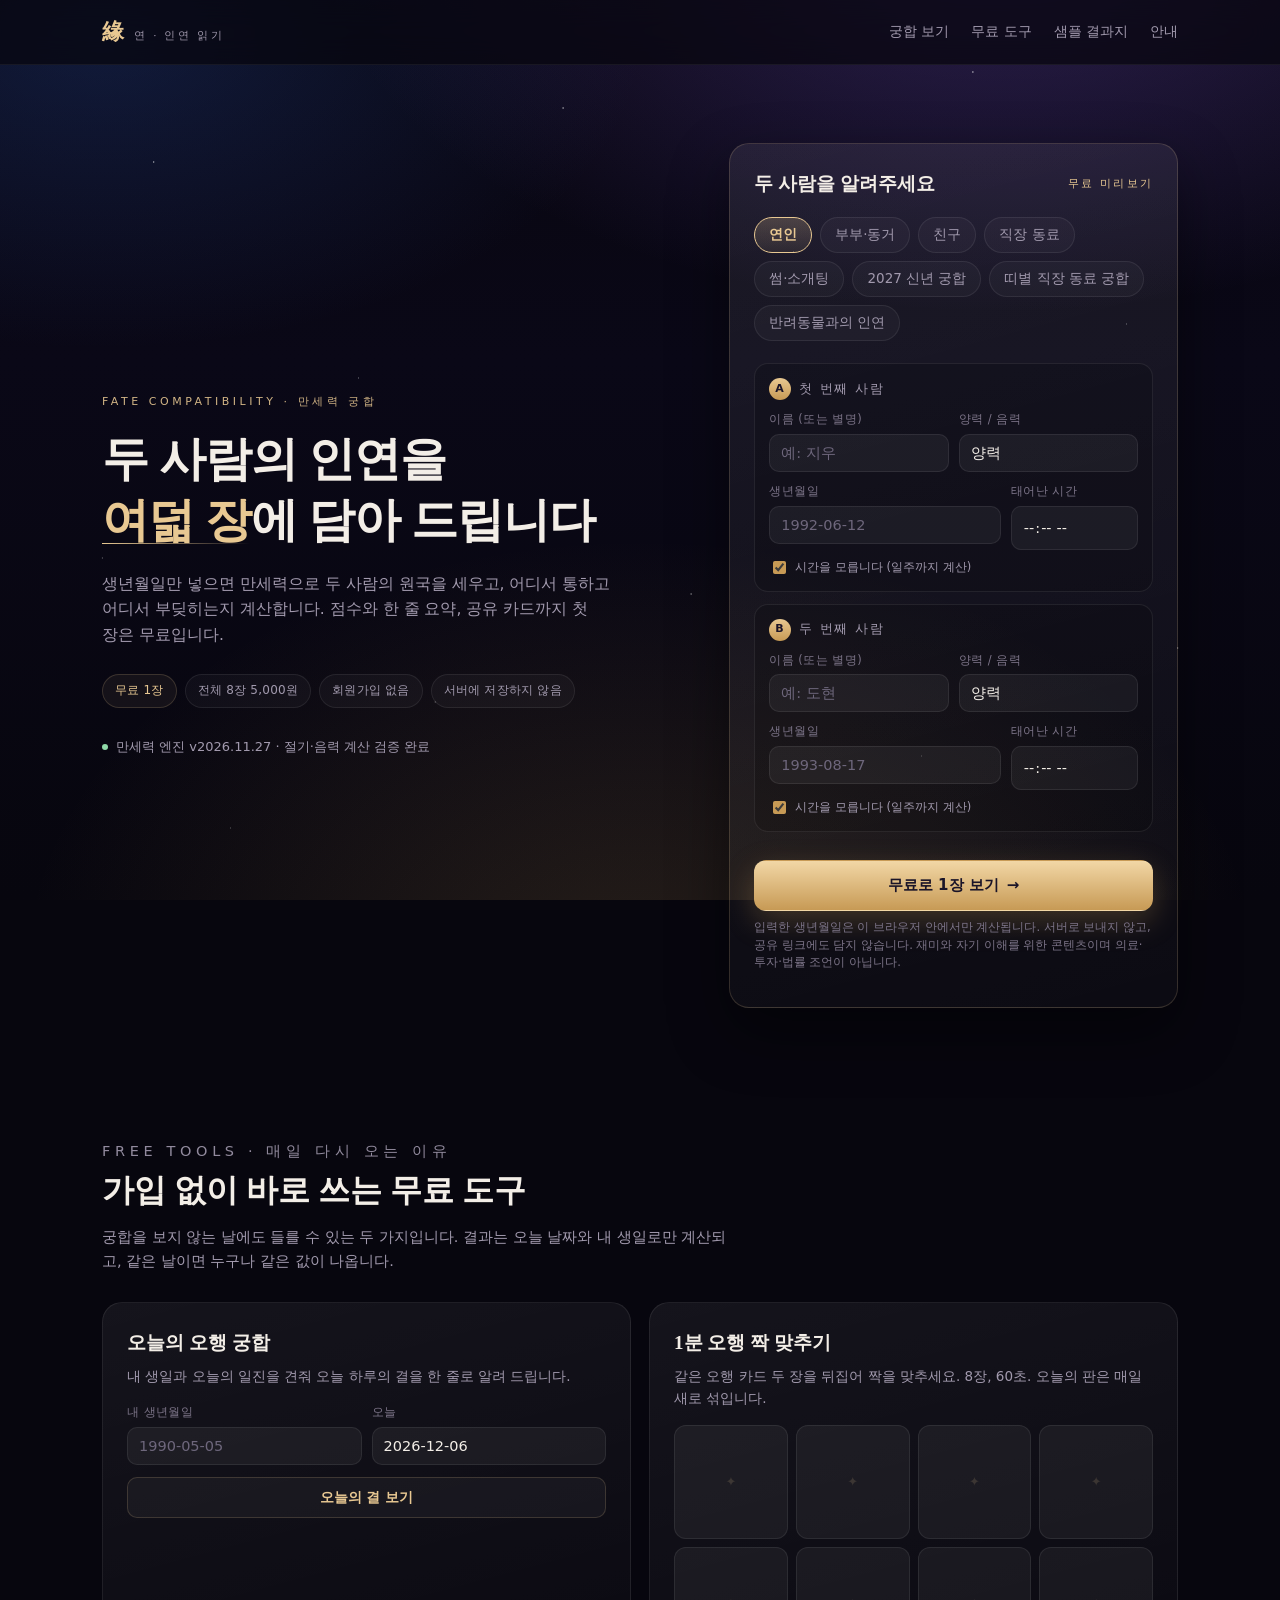
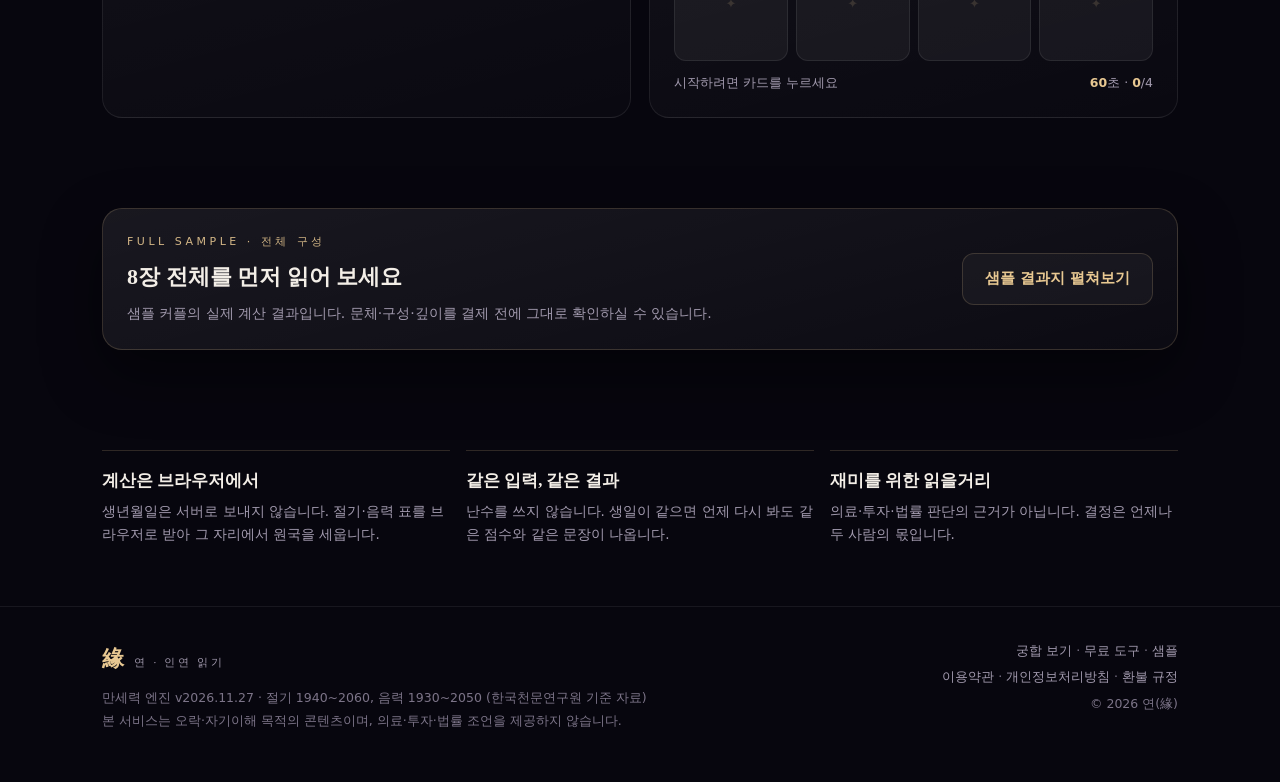
==== index.html @ fd0435f1 "deploy: 연(緣) 2026-11-27 05:02 (16개 파일)" ====
<!DOCTYPE html>
<html lang="ko">
<head>
<meta charset="utf-8">
<meta name="viewport" content="width=device-width, initial-scale=1, viewport-fit=cover">
<title>연(緣) — 두 사람의 인연 읽기 | 궁합 결과지</title>
<meta name="description" content="생년월일만 넣으면 만세력으로 두 사람의 사주를 세우고, 어디서 통하고 어디서 부딪히는지 여덟 장으로 읽어 드립니다. 첫 장은 무료입니다.">
<meta property="og:title" content="연(緣) — 두 사람의 인연 읽기">
<meta property="og:description" content="무료 1장으로 두 사람의 궁합 점수와 한 줄 요약을, 마음에 들면 8장 전체를.">
<meta property="og:type" content="website">
<meta name="theme-color" content="#07060E">
<link rel="icon" href="assets/favicon.svg" type="image/svg+xml">
<link rel="stylesheet" href="assets/css/app.css">
</head>
<body>
<div class="sky" aria-hidden="true"></div>
<div class="stars" aria-hidden="true"></div>

<header class="topbar">
  <div class="wrap">
    <a class="brand" href="#top"><b>緣</b><span>연 · 인연 읽기</span></a>
    <nav class="nav">
      <a href="#read">궁합 보기</a>
      <a href="#tools">무료 도구</a>
      <a class="only-desktop" href="#sample">샘플 결과지</a>
      <a class="only-desktop" href="#trust">안내</a>
    </nav>
  </div>
</header>

<main id="top">
  <!-- ================= 히어로 ================= -->
  <section class="hero">
    <div class="wrap hero-grid">
      <div>
        <p class="eyebrow">Fate compatibility · 만세력 궁합</p>
        <h1>두 사람의 인연을<br><em>여덟 장</em>에 담아 드립니다</h1>
        <p class="sub">생년월일만 넣으면 만세력으로 두 사람의 원국을 세우고, 어디서 통하고 어디서 부딪히는지 계산합니다. 점수와 한 줄 요약, 공유 카드까지 첫 장은 무료입니다.</p>
        <div class="tags">
          <span class="tag">무료 1장</span>
          <span class="tag dim" id="priceTagTop">전체 8장 5,000원</span>
          <span class="tag dim">회원가입 없음</span>
          <span class="tag dim">서버에 저장하지 않음</span>
        </div>
        <div class="small muted" style="display:flex;align-items:center;gap:8px">
          <span style="width:6px;height:6px;border-radius:50%;background:#8FD9A8;display:inline-block"></span>
          <span id="engineVer">만세력 엔진 v2026.11.27 · 절기·음력 계산 검증 완료</span>
        </div>
      </div>

      <!-- 입력 카드 -->
      <form class="card" id="fateForm" novalidate>
        <div class="card-head">
          <h2>두 사람을 알려주세요</h2>
          <span class="step">무료 미리보기</span>
        </div>

        <div class="rel-chips" id="relChips" role="group" aria-label="관계 선택">
          <button type="button" class="rel" data-rel="연인" aria-pressed="true">연인</button>
          <button type="button" class="rel" data-rel="부부" aria-pressed="false">부부·동거</button>
          <button type="button" class="rel" data-rel="친구" aria-pressed="false">친구</button>
          <button type="button" class="rel" data-rel="직장 동료" aria-pressed="false">직장 동료</button>
          <button type="button" class="rel" data-rel="썸" aria-pressed="false">썸·소개팅</button>
        </div>

        <div class="person" data-person="A">
          <div class="phead"><span class="badge">A</span><span>첫 번째 사람</span></div>
          <div class="grid-2">
            <div class="field"><label for="aName">이름 (또는 별명)</label>
              <input id="aName" name="aName" type="text" placeholder="예: 지우" maxlength="12" autocomplete="off"></div>
            <div class="field"><label for="aCal">양력 / 음력</label>
              <select id="aCal" name="aCal"><option value="solar">양력</option><option value="lunar">음력</option></select></div>
          </div>
          <div class="grid-3" style="margin-top:10px">
            <div class="field" style="grid-column:span 2"><label for="aDate">생년월일</label>
              <input id="aDate" name="aDate" type="text" inputmode="numeric" placeholder="1992-06-12" maxlength="10" autocomplete="bday"></div>
            <div class="field"><label for="aTime">태어난 시간</label>
              <input id="aTime" name="aTime" type="time"></div>
          </div>
          <label class="small muted" style="display:flex;gap:6px;align-items:center;margin-top:8px;font-size:11.5px">
            <input type="checkbox" id="aNoTime" checked style="accent-color:#C79A55"> 시간을 모릅니다 (일주까지 계산)
          </label>
          <label class="small muted" id="aLeapWrap" style="display:none;gap:6px;align-items:center;margin-top:6px;font-size:11.5px">
            <input type="checkbox" id="aLeap" style="accent-color:#C79A55"> 윤달입니다
          </label>
        </div>

        <div class="person" data-person="B">
          <div class="phead"><span class="badge">B</span><span>두 번째 사람</span></div>
          <div class="grid-2">
            <div class="field"><label for="bName">이름 (또는 별명)</label>
              <input id="bName" name="bName" type="text" placeholder="예: 도현" maxlength="12" autocomplete="off"></div>
            <div class="field"><label for="bCal">양력 / 음력</label>
              <select id="bCal" name="bCal"><option value="solar">양력</option><option value="lunar">음력</option></select></div>
          </div>
          <div class="grid-3" style="margin-top:10px">
            <div class="field" style="grid-column:span 2"><label for="bDate">생년월일</label>
              <input id="bDate" name="bDate" type="text" inputmode="numeric" placeholder="1993-08-17" maxlength="10" autocomplete="bday"></div>
            <div class="field"><label for="bTime">태어난 시간</label>
              <input id="bTime" name="bTime" type="time"></div>
          </div>
          <label class="small muted" style="display:flex;gap:6px;align-items:center;margin-top:8px;font-size:11.5px">
            <input type="checkbox" id="bNoTime" checked style="accent-color:#C79A55"> 시간을 모릅니다 (일주까지 계산)
          </label>
          <label class="small muted" id="bLeapWrap" style="display:none;gap:6px;align-items:center;margin-top:6px;font-size:11.5px">
            <input type="checkbox" id="bLeap" style="accent-color:#C79A55"> 윤달입니다
          </label>
        </div>

        <div class="err" id="formErr"></div>
        <button class="btn primary" type="submit" id="submitBtn">무료로 1장 보기 <span aria-hidden="true">→</span></button>
        <p class="hint">입력한 생년월일은 이 브라우저 안에서만 계산됩니다. 서버로 보내지 않고, 공유 링크에도 담지 않습니다. 재미와 자기 이해를 위한 콘텐츠이며 의료·투자·법률 조언이 아닙니다.</p>
      </form>
    </div>
  </section>

  <!-- ================= 결과 ================= -->
  <section class="result hidden" id="result" aria-live="polite">
    <div class="wrap">
      <div class="result-head">
        <div>
          <p class="eyebrow" style="margin-bottom:8px">무료 미리보기 · 1장</p>
          <h2 id="resTitle">두 사람의 인연</h2>
          <p class="who" id="resWho"></p>
        </div>
        <button class="btn ghost sm" id="editBtn" type="button">다시 입력</button>
      </div>

      <div class="scorecard">
        <div class="ring">
          <svg viewBox="0 0 180 180" width="180" height="180" aria-hidden="true">
            <defs>
              <linearGradient id="ringGrad" x1="0" y1="0" x2="1" y2="1">
                <stop offset="0" stop-color="#F2D7A6"/><stop offset="1" stop-color="#C79A55"/>
              </linearGradient>
            </defs>
            <circle cx="90" cy="90" r="78" fill="none" stroke="rgba(255,255,255,.09)" stroke-width="7"/>
            <circle id="ringFill" cx="90" cy="90" r="78" fill="none" stroke="url(#ringGrad)" stroke-width="7"
              stroke-linecap="round" stroke-dasharray="490.1" stroke-dashoffset="490.1"
              style="transition:stroke-dashoffset 1.1s cubic-bezier(.2,.8,.2,1)"/>
          </svg>
          <div class="val"><b id="resScore">0</b><span>of 100</span></div>
        </div>
        <div>
          <p class="grade" id="resGrade"></p>
          <p class="summary" id="resSummary"></p>
          <div class="kw" id="resKw"></div>
        </div>
      </div>

      <!-- 공유 카드 -->
      <div class="share">
        <div class="share-canvas-wrap"><canvas id="shareCanvas" width="1080" height="1350"></canvas></div>
        <div>
          <h3>공유 카드가 만들어졌습니다</h3>
          <p>카카오톡·인스타그램에 그대로 보낼 수 있는 이미지입니다. 상대의 생년월일은 카드에 담기지 않습니다.</p>
          <div class="share-actions">
            <button class="btn ghost sm" id="dlCard" type="button">이미지 저장</button>
            <button class="btn ghost sm" id="shareCard" type="button">공유하기</button>
            <button class="btn ghost sm" id="copyLink" type="button">링크 복사</button>
          </div>
        </div>
      </div>

      <!-- 원국 -->
      <div class="report-stack" id="freeReport"></div>

      <details class="why" id="whyBox">
        <summary>점수는 이렇게 계산했습니다 (근거 전체 보기)</summary>
        <div id="whyList" style="margin-top:8px"></div>
        <p class="hint">각 항목은 만세력 규칙(천간합·육합·삼합·충·형·원진·해, 오행 상생상극, 음양 비율, 계절)으로 계산됩니다. 점수는 좋고 나쁨이 아니라 두 사주의 '맞물림'을 나타냅니다.</p>
      </details>

      <!-- 잠금 -->
      <div class="locked-wrap">
        <div class="lh">
          <div>
            <p class="eyebrow" style="margin-bottom:8px">Paid report · 2~8장</p>
            <h2>나머지 일곱 장은 이렇게 이어집니다</h2>
          </div>
          <span class="tag dim">미리보기는 흐리게 처리됩니다</span>
        </div>
        <div class="locked-grid" id="lockedGrid"></div>

        <div class="offer">
          <div class="row">
            <div>
              <h3>전체 8장 결과지</h3>
              <p>지금 화면의 1장 + 아래 일곱 장을 한 번에. 크몽에서 결제한 뒤 두 사람의 8장 결과지를 PDF 파일로 받습니다.</p>
            </div>
            <div class="center">
              <div class="price" id="priceTag">5,000<small>원</small></div>
              <button class="btn primary" id="buyBtn" type="button" style="margin-top:12px">크몽에서 전체 8장 받기</button>
              <p class="hint" id="buyHint" style="margin-top:8px;text-align:center">크몽에서 결제하면 두 사람의 8장 결과지를 PDF로 받습니다.</p>
            </div>
          </div>
          <ul>
            <li>1장 두 사람의 인연 · 점수와 근거</li>
            <li>2장 각자의 기질과 오행 비율</li>
            <li>3장 끌리는 이유 (합·충 해석)</li>
            <li>4장 말하지 않은 속마음</li>
            <li>5장 부딪히는 지점과 대화법</li>
            <li>6장 함께하는 재물과 일</li>
            <li>7장 2026년 병오년의 흐름</li>
            <li>8장 오래 가기 위한 세 가지 약속</li>
          </ul>
        </div>
      </div>
    </div>
  </section>

  <!-- ================= 미니도구 ================= -->
  <section class="tools" id="tools">
    <div class="wrap">
      <div class="sec-head">
        <p class="eyebrow">Free tools · 매일 다시 오는 이유</p>
        <h2>가입 없이 바로 쓰는 무료 도구</h2>
        <p>궁합을 보지 않는 날에도 들를 수 있는 두 가지입니다. 결과는 오늘 날짜와 내 생일로만 계산되고, 같은 날이면 누구나 같은 값이 나옵니다.</p>
      </div>

      <div class="tool-grid">
        <!-- 오늘의 오행 -->
        <div class="tool" id="toolOh">
          <h3>오늘의 오행 궁합</h3>
          <p class="desc">내 생일과 오늘의 일진을 견줘 오늘 하루의 결을 한 줄로 알려 드립니다.</p>
          <div class="mini-row">
            <div class="field"><label for="ohDate">내 생년월일</label><input id="ohDate" type="text" inputmode="numeric" placeholder="1990-05-05" maxlength="10"></div>
            <div class="field"><label for="ohToday">오늘</label><input id="ohToday" type="text" inputmode="numeric" maxlength="10"></div>
          </div>
          <button class="btn ghost wide sm" id="ohBtn" type="button" style="margin-top:12px">오늘의 결 보기</button>
          <div class="out" id="ohOut">
            <p class="big" id="ohBig"></p>
            <p class="small muted" id="ohSub" style="margin:0 0 10px"></p>
            <div class="chips" id="ohChips" style="display:flex;gap:6px;flex-wrap:wrap"></div>
          </div>
        </div>

        <!-- 두뇌 퍼즐 -->
        <div class="tool" id="toolPuzzle">
          <h3>1분 오행 짝 맞추기</h3>
          <p class="desc">같은 오행 카드 두 장을 뒤집어 짝을 맞추세요. 8장, 60초. 오늘의 판은 매일 새로 섞입니다.</p>
          <div class="puzzle-grid" id="puzzleGrid"></div>
          <div class="puzzle-bar">
            <span id="pzStatus">시작하려면 카드를 누르세요</span>
            <span><b id="pzTime" style="color:var(--gold)">60</b>초 · <b id="pzPairs" style="color:var(--gold)">0</b>/4</span>
          </div>
          <div class="out" id="pzOut">
            <p class="big" id="pzBig"></p>
            <p class="small muted" id="pzSub" style="margin:0"></p>
          </div>
        </div>
      </div>
    </div>
  </section>

  <!-- ================= 샘플 ================= -->
  <section class="sample-sec" id="sample">
    <div class="wrap">
      <div class="card">
        <div>
          <p class="eyebrow" style="margin-bottom:8px">Full sample · 전체 구성</p>
          <h2 class="serif" style="margin:0 0 6px;font-size:22px">8장 전체를 먼저 읽어 보세요</h2>
          <p class="muted" style="margin:0;font-size:14px">샘플 커플의 실제 계산 결과입니다. 문체·구성·깊이를 결제 전에 그대로 확인하실 수 있습니다.</p>
        </div>
        <button class="btn ghost" id="openSample" type="button">샘플 결과지 펼쳐보기</button>
      </div>
    </div>
  </section>

  <!-- ================= 안내 ================= -->
  <section class="trust" id="trust">
    <div class="wrap">
      <div class="trust-grid">
        <div class="item">
          <h3>계산은 브라우저에서</h3>
          <p>생년월일은 서버로 보내지 않습니다. 절기·음력 표를 브라우저로 받아 그 자리에서 원국을 세웁니다.</p>
        </div>
        <div class="item">
          <h3>같은 입력, 같은 결과</h3>
          <p>난수를 쓰지 않습니다. 생일이 같으면 언제 다시 봐도 같은 점수와 같은 문장이 나옵니다.</p>
        </div>
        <div class="item">
          <h3>재미를 위한 읽을거리</h3>
          <p>의료·투자·법률 판단의 근거가 아닙니다. 결정은 언제나 두 사람의 몫입니다.</p>
        </div>
      </div>
    </div>
  </section>
</main>

<footer>
  <div class="wrap">
    <div>
      <div class="brand" style="margin-bottom:8px"><b>緣</b><span>연 · 인연 읽기</span></div>
      <div class="fine">만세력 엔진 v2026.11.27 · 절기 1940~2060, 음력 1930~2050 (한국천문연구원 기준 자료)<br>
      본 서비스는 오락·자기이해 목적의 콘텐츠이며, 의료·투자·법률 조언을 제공하지 않습니다.</div>
    </div>
    <div style="text-align:right">
      <div><a href="#read">궁합 보기</a> · <a href="#tools">무료 도구</a> · <a href="#sample">샘플</a></div>
      <div style="margin-top:6px"><a href="terms.html">이용약관</a> · <a href="privacy.html">개인정보처리방침</a> · <a href="terms.html#refund">환불 규정</a></div>
      <div style="margin-top:6px">© 2026 연(緣)</div>
    </div>
  </div>
</footer>

<!-- 샘플 모달 -->
<div class="modal" id="sampleModal" role="dialog" aria-modal="true" aria-label="샘플 결과지">
  <div class="watermark" aria-hidden="true"><span>SAMPLE</span></div>
  <div class="modal-inner">
    <div class="modal-bar">
      <h3>샘플 결과지 · 김하늘 × 이서준</h3>
      <button class="modal-close" id="closeSample" type="button">닫기</button>
    </div>
    <div class="report-stack" id="sampleReport"></div>
  </div>
</div>

<script src="assets/js/config.js"></script>
<script src="assets/js/data-jeolgi.js"></script>
<script src="assets/js/data-lunar.js"></script>
<script src="assets/js/engine.js"></script>
<script src="assets/js/content.js"></script>
<script src="assets/js/report.js"></script>
<script src="assets/js/data-themes.js"></script>
<script src="assets/js/app.js"></script>
</body>
</html>
---- assets/css/app.css ----
/* ============================================================
 * 연(緣) — 두 사람 인연 읽기
 * 모바일 우선 · 다크 코스믹 + 아이보리 페이퍼 결과지
 * ============================================================ */

:root{
  --bg:#07060E;
  --bg-2:#0C0A18;
  --panel:rgba(255,255,255,.045);
  --panel-2:rgba(255,255,255,.07);
  --line:rgba(233,200,145,.18);
  --line-soft:rgba(255,255,255,.08);
  --gold:#E8C892;
  --gold-2:#C79A55;
  --gold-dim:#8E6B33;
  --lilac:#B7A6FF;
  --text:#F3EEE7;
  --muted:#A29AAE;
  --muted-2:#7C7488;
  --paper:#F4EBD6;
  --paper-2:#EFE3C8;
  --ink:#1E1A2B;
  --ink-2:#4A4358;
  --ink-3:#7A7288;
  --serif:'Noto Serif CJK KR','Noto Serif KR','Nanum Myeongjo','Apple SD Gothic Neo',serif;
  --sans:'Noto Sans CJK KR','Pretendard','Apple SD Gothic Neo','Malgun Gothic',system-ui,sans-serif;
  --shadow:0 24px 60px rgba(0,0,0,.45);
  --radius:20px;
}

*{box-sizing:border-box}
html{scroll-behavior:smooth}
body{
  margin:0;background:var(--bg);color:var(--text);
  font-family:var(--sans);font-size:16px;line-height:1.65;
  -webkit-font-smoothing:antialiased;
  overflow-x:hidden;
}
img{max-width:100%}
a{color:inherit;text-decoration:none}
button{font-family:inherit}
.wrap{width:100%;max-width:1120px;margin:0 auto;padding:0 22px}
.eyebrow{
  font-size:11px;letter-spacing:.32em;text-transform:uppercase;
  color:var(--gold);opacity:.9;margin:0 0 18px;font-weight:500;
}
.serif{font-family:var(--serif)}
.muted{color:var(--muted)}
.small{font-size:13px}

/* ---------- 배경 ---------- */
.sky{position:fixed;inset:0;z-index:-2;background:
  radial-gradient(1100px 620px at 78% -8%, rgba(122,86,214,.34), transparent 62%),
  radial-gradient(900px 520px at 8% 4%, rgba(38,74,158,.30), transparent 60%),
  radial-gradient(1000px 700px at 50% 108%, rgba(199,154,85,.16), transparent 62%),
  linear-gradient(180deg,#08060F 0%,#0A0817 40%,#07060E 100%);
}
.stars{position:fixed;inset:0;z-index:-1;pointer-events:none;opacity:.85;background-image:
  radial-gradient(1.2px 1.2px at 12% 18%, rgba(255,255,255,.85), transparent 100%),
  radial-gradient(1px 1px at 28% 42%, rgba(255,255,255,.55), transparent 100%),
  radial-gradient(1.4px 1.4px at 44% 12%, rgba(255,255,255,.7), transparent 100%),
  radial-gradient(1px 1px at 62% 28%, rgba(255,255,255,.5), transparent 100%),
  radial-gradient(1.3px 1.3px at 76% 8%, rgba(255,255,255,.8), transparent 100%),
  radial-gradient(1px 1px at 88% 36%, rgba(255,255,255,.5), transparent 100%),
  radial-gradient(1.1px 1.1px at 8% 62%, rgba(255,255,255,.45), transparent 100%),
  radial-gradient(1px 1px at 34% 78%, rgba(255,255,255,.5), transparent 100%),
  radial-gradient(1.3px 1.3px at 54% 66%, rgba(255,255,255,.6), transparent 100%),
  radial-gradient(1px 1px at 72% 84%, rgba(255,255,255,.4), transparent 100%),
  radial-gradient(1.2px 1.2px at 92% 72%, rgba(255,255,255,.6), transparent 100%),
  radial-gradient(1px 1px at 18% 92%, rgba(255,255,255,.4), transparent 100%);
  animation:twinkle 9s ease-in-out infinite alternate;
}
@keyframes twinkle{from{opacity:.45}to{opacity:.95}}

/* ---------- 상단 ---------- */
.topbar{
  position:sticky;top:0;z-index:40;
  background:rgba(7,6,14,.72);backdrop-filter:blur(14px);
  border-bottom:1px solid rgba(255,255,255,.06);
}
.topbar .wrap{display:flex;align-items:center;justify-content:space-between;height:64px}
.brand{display:flex;align-items:baseline;gap:10px;font-family:var(--serif);font-size:19px;letter-spacing:.02em}
.brand b{color:var(--gold);font-weight:700;font-size:22px}
.brand span{font-size:11px;letter-spacing:.24em;color:var(--muted);text-transform:uppercase}
.nav{display:flex;gap:22px;font-size:14px;color:var(--muted)}
.nav a:hover{color:var(--gold)}
.nav a.only-desktop{display:none}
@media(min-width:760px){.nav a.only-desktop{display:inline}}

/* ---------- 히어로 ---------- */
.hero{padding:56px 0 40px}
.hero-grid{display:grid;gap:40px}
@media(min-width:960px){
  .hero-grid{grid-template-columns:1.12fr .88fr;gap:56px;align-items:center}
  .hero{padding:78px 0 56px}
}
h1{
  font-family:var(--serif);font-weight:600;word-break:keep-all;
  font-size:clamp(30px,4.4vw,47px);line-height:1.3;letter-spacing:-.02em;margin:0 0 20px;
}
h1 em{font-style:normal;color:var(--gold);position:relative}
h1 em::after{content:"";position:absolute;left:0;right:0;bottom:2px;height:1px;background:linear-gradient(90deg,var(--gold),transparent)}
.hero .sub{color:var(--muted);font-size:15.5px;max-width:520px;margin:0 0 26px;word-break:keep-all}
.tags{display:flex;flex-wrap:wrap;gap:8px;margin-bottom:28px}
.tag{
  font-size:12px;padding:6px 12px;border-radius:999px;
  border:1px solid var(--line);color:var(--gold);background:rgba(232,200,146,.06);
  letter-spacing:.02em;
}
.tag.dim{border-color:var(--line-soft);color:var(--muted);background:rgba(255,255,255,.03)}

/* ---------- 폼 카드 ---------- */
.card{
  border:1px solid var(--line);border-radius:var(--radius);
  background:linear-gradient(165deg,rgba(255,255,255,.075),rgba(255,255,255,.022));
  box-shadow:var(--shadow);
  padding:24px;
}
.card-head{display:flex;align-items:center;justify-content:space-between;margin-bottom:18px}
.card-head h2,.card-head h3{margin:0;font-family:var(--serif);font-weight:600;font-size:19px;word-break:keep-all}
.card-head .step{font-size:11px;letter-spacing:.2em;color:var(--gold);text-transform:uppercase}

.rel-chips{display:flex;flex-wrap:wrap;gap:8px;margin-bottom:22px}
.rel{
  border:1px solid var(--line-soft);background:rgba(255,255,255,.03);color:var(--muted);
  padding:8px 14px;border-radius:999px;font-size:13.5px;cursor:pointer;transition:.18s;
}
.rel:hover{border-color:var(--line);color:var(--text)}
.rel[aria-pressed="true"]{
  background:linear-gradient(180deg,rgba(232,200,146,.22),rgba(232,200,146,.08));
  border-color:var(--gold);color:var(--gold);font-weight:600;
}
.person{border:1px solid var(--line-soft);border-radius:14px;padding:14px;margin-bottom:12px;background:rgba(0,0,0,.16)}
.person .phead{display:flex;align-items:center;gap:8px;margin-bottom:10px}
.person .phead .badge{
  width:22px;height:22px;border-radius:50%;display:grid;place-items:center;
  font-size:11px;color:#1a1428;background:linear-gradient(180deg,var(--gold),var(--gold-2));font-weight:700;
}
.person .phead span{font-size:12.5px;letter-spacing:.14em;color:var(--muted);text-transform:uppercase}
.grid-2{display:grid;grid-template-columns:1fr 1fr;gap:10px}
.grid-3{display:grid;grid-template-columns:1fr 1fr 1fr;gap:10px}
.field{display:flex;flex-direction:column;gap:5px}
.field label{font-size:11.5px;color:var(--muted-2);letter-spacing:.04em}
.field input,.field select{
  width:100%;background:rgba(255,255,255,.05);border:1px solid var(--line-soft);
  color:var(--text);border-radius:10px;padding:10px 11px;font-size:14.5px;font-family:var(--sans);
  appearance:none;
}
.field input:focus,.field select:focus{outline:none;border-color:var(--gold);background:rgba(232,200,146,.07)}
.field input::placeholder{color:#6E677C}
.hint{font-size:11.5px;color:var(--muted-2);margin-top:8px;line-height:1.5}
.err{color:#FF9C9C;font-size:12.5px;margin-top:8px;display:none}
.err.show{display:block}

.btn{
  display:inline-flex;align-items:center;justify-content:center;gap:8px;
  border-radius:12px;padding:14px 22px;font-size:15px;font-weight:600;cursor:pointer;
  border:1px solid transparent;transition:.18s;text-align:center;
  word-break:keep-all;line-height:1.45;
}
.btn.primary{
  width:100%;margin-top:16px;color:#1A1428;
  background:linear-gradient(180deg,#F2D7A6,var(--gold-2));
  box-shadow:0 10px 30px rgba(199,154,85,.28);
}
.btn.primary:hover{filter:brightness(1.06);transform:translateY(-1px)}
.btn.ghost{background:rgba(255,255,255,.04);border-color:var(--line);color:var(--gold)}
.btn.ghost:hover{background:rgba(232,200,146,.1)}
.btn.wide{width:100%}
.btn.sm{padding:10px 16px;font-size:13.5px;border-radius:10px}
.btn:disabled{opacity:.55;cursor:default;transform:none}

/* ---------- 결과 ---------- */
.result{padding:26px 0 10px;scroll-margin-top:80px}
.result-head{display:flex;align-items:flex-end;justify-content:space-between;gap:16px;margin-bottom:22px;flex-wrap:wrap}
.result-head h2{font-family:var(--serif);font-size:clamp(22px,4vw,30px);margin:0;font-weight:600;word-break:keep-all}
.result-head .who{color:var(--muted);font-size:13px;margin-top:6px;line-height:1.6;word-break:keep-all}

.scorecard{
  display:grid;gap:26px;border-radius:24px;padding:28px;
  border:1px solid var(--line);
  background:
    radial-gradient(600px 300px at 80% -20%,rgba(183,166,255,.22),transparent 60%),
    linear-gradient(160deg,rgba(255,255,255,.09),rgba(255,255,255,.02));
  box-shadow:var(--shadow);
}
@media(min-width:820px){.scorecard{grid-template-columns:200px 1fr;align-items:center;padding:34px}}
.ring{position:relative;width:180px;height:180px;margin:0 auto}
.ring svg{transform:rotate(-90deg)}
.ring .val{
  position:absolute;inset:0;display:grid;place-items:center;text-align:center;
}
.ring .val b{display:block;font-family:var(--serif);font-size:52px;line-height:1;color:var(--gold);letter-spacing:-.02em}
.ring .val span{font-size:12px;letter-spacing:.22em;color:var(--muted);text-transform:uppercase}
.scorecard .grade{font-family:var(--serif);font-size:24px;margin:0 0 8px;color:var(--gold)}
.scorecard .summary{margin:0 0 16px;font-size:16px;line-height:1.7;word-break:keep-all}
.kw{display:flex;flex-wrap:wrap;gap:6px}
.kw span{font-size:12px;color:var(--lilac);border:1px solid rgba(183,166,255,.28);background:rgba(183,166,255,.08);padding:4px 10px;border-radius:999px}

/* ---------- 공유 카드 ---------- */
.share{margin-top:22px;display:grid;gap:18px}
@media(min-width:760px){.share{grid-template-columns:300px 1fr;align-items:center}}
.share-canvas-wrap{
  border-radius:18px;overflow:hidden;border:1px solid var(--line);background:#0a0816;
  box-shadow:0 18px 40px rgba(0,0,0,.5);
}
#shareCanvas{display:block;width:100%;height:auto}
.share h3{font-family:var(--serif);font-size:18px;margin:0 0 8px}
.share p{color:var(--muted);font-size:13.5px;margin:0 0 14px}
.share-actions{display:flex;flex-wrap:wrap;gap:8px}

/* ---------- 원국 표 ---------- */
.pillars{display:grid;gap:10px;margin-top:6px}
.pillar-row{
  display:grid;grid-template-columns:66px repeat(4,1fr);gap:8px;align-items:center;
  border:1px solid var(--line-soft);border-radius:12px;padding:10px;background:rgba(0,0,0,.18);
}
.pillar-row .nm{font-size:13px;color:var(--muted);padding-left:4px;overflow:hidden;text-overflow:ellipsis;white-space:nowrap}
.pillar-cell{text-align:center;border-radius:8px;padding:6px 2px;background:rgba(255,255,255,.04)}
.pillar-cell .hz{font-family:var(--serif);font-size:19px;line-height:1.15;display:block}
.pillar-cell .hg{font-size:11px;color:var(--muted)}
.pillar-cell.empty{opacity:.35}
.pillar-row .hd{font-size:10.5px;letter-spacing:.1em;color:var(--muted-2);text-align:center}
.oh-mok{color:#8FD9A8}.oh-hwa{color:#FF9C86}.oh-to{color:#E8C892}.oh-geum{color:#CFD6E6}.oh-su{color:#8FC4F5}

/* ---------- 근거 ---------- */
.why{margin-top:24px}
.why summary{
  cursor:pointer;list-style:none;font-family:var(--serif);font-size:16px;color:var(--gold);
  display:flex;align-items:center;gap:8px;
}
.why summary::-webkit-details-marker{display:none}
.why summary::after{content:"＋";font-size:14px;color:var(--muted)}
.why[open] summary::after{content:"－"}
.factor{display:flex;justify-content:space-between;gap:14px;padding:12px 0;border-bottom:1px dashed var(--line-soft);font-size:13.5px}
.factor:last-child{border-bottom:0}
.factor b{display:block;font-weight:600;margin-bottom:2px}
.factor .d{color:var(--muted)}
.factor .pt{white-space:nowrap;font-variant-numeric:tabular-nums;font-weight:600}
.pt.plus{color:#8FD9A8}.pt.minus{color:#FF9C86}.pt.zero{color:var(--muted-2)}

/* ---------- 잠금 ---------- */
.locked-wrap{margin-top:44px}
.locked-wrap .lh{display:flex;align-items:baseline;justify-content:space-between;gap:12px;flex-wrap:wrap;margin-bottom:18px}
.locked-wrap h2{font-family:var(--serif);font-size:clamp(20px,3.6vw,26px);margin:0;font-weight:600}
.locked-grid{display:grid;gap:16px}
@media(min-width:760px){.locked-grid{grid-template-columns:1fr 1fr}}
.locked{position:relative;border-radius:16px;overflow:hidden;border:1px solid var(--line-soft);background:rgba(255,255,255,.03)}
.locked .inner{padding:22px;filter:blur(5.5px);opacity:.55;user-select:none;pointer-events:none}
.locked .no{font-size:10.5px;letter-spacing:.22em;color:var(--gold);text-transform:uppercase}
.locked h3{font-family:var(--serif);font-size:18px;margin:6px 0 4px}
.locked .kick{font-size:12.5px;color:var(--muted);margin:0 0 12px}
.locked .body p{font-size:13px;line-height:1.75;color:#CFC8DA;margin:0 0 8px}
.locked .veil{
  position:absolute;inset:0;display:grid;place-items:center;
  background:linear-gradient(180deg,rgba(9,7,18,.35),rgba(9,7,18,.86) 65%);
}
.locked .veil .lk{text-align:center}
.locked .veil .lk b{display:block;font-family:var(--serif);font-size:15px;color:var(--gold)}
.locked .veil .lk span{font-size:12px;color:var(--muted)}

/* ---------- 가격 ---------- */
.offer{
  margin-top:30px;border-radius:22px;padding:26px;border:1px solid var(--gold);
  background:
    radial-gradient(500px 260px at 85% 0%,rgba(232,200,146,.16),transparent 60%),
    linear-gradient(165deg,rgba(255,255,255,.08),rgba(255,255,255,.02));
  box-shadow:0 20px 50px rgba(0,0,0,.4);
}
.offer .row{display:flex;flex-wrap:wrap;align-items:center;justify-content:space-between;gap:18px}
.offer h3{font-family:var(--serif);font-size:22px;margin:0 0 6px}
.offer .p{font-size:13.5px;color:var(--muted);margin:0}
.price{font-family:var(--serif);font-size:34px;color:var(--gold);line-height:1}
.price small{font-size:13px;color:var(--muted);font-family:var(--sans);margin-left:6px}
.offer ul{margin:18px 0 0;padding:0;list-style:none;display:grid;gap:8px}
@media(min-width:660px){.offer ul{grid-template-columns:1fr 1fr}}
.offer li{font-size:13.5px;color:#D9D2E3;display:flex;gap:8px}
.offer li::before{content:"✦";color:var(--gold);font-size:11px;line-height:1.9}

/* ---------- 미니도구 ---------- */
.tools{padding:76px 0 20px}
.sec-head{max-width:640px;margin-bottom:28px}
.sec-head h2{font-family:var(--serif);font-size:clamp(22px,4vw,32px);margin:0 0 10px;font-weight:600}
.sec-head p{color:var(--muted);margin:0;font-size:14.5px}
.tool-grid{display:grid;gap:18px}
@media(min-width:860px){.tool-grid{grid-template-columns:1fr 1fr}}
.tool{padding:24px;border-radius:20px;border:1px solid var(--line-soft);background:linear-gradient(165deg,rgba(255,255,255,.06),rgba(255,255,255,.015))}
.tool h3{font-family:var(--serif);font-size:19px;margin:0 0 6px;word-break:keep-all}
.tool .desc{font-size:13.5px;color:var(--muted);margin:0 0 16px}
.tool .out{margin-top:16px;border-top:1px dashed var(--line-soft);padding-top:16px;display:none}
.tool .out.show{display:block}
.tool .big{font-family:var(--serif);font-size:22px;color:var(--gold);margin:0 0 6px}
.tool .mini-row{display:grid;grid-template-columns:1fr 1fr;gap:10px}

/* 퍼즐 */
.puzzle-grid{display:grid;grid-template-columns:repeat(4,1fr);gap:8px;margin-top:6px}
.tile{
  aspect-ratio:1/1;border-radius:12px;border:1px solid var(--line-soft);
  background:rgba(255,255,255,.05);display:grid;place-items:center;cursor:pointer;
  font-size:22px;transition:.15s;user-select:none;
}
.tile:hover{border-color:var(--line)}
.tile.up{background:linear-gradient(160deg,rgba(232,200,146,.22),rgba(232,200,146,.06));border-color:var(--gold);font-size:26px}
.tile.done{background:rgba(143,217,168,.14);border-color:rgba(143,217,168,.5);cursor:default;opacity:.85}
.puzzle-bar{display:flex;align-items:center;justify-content:space-between;margin-top:12px;font-size:12.5px;color:var(--muted)}

/* ---------- 샘플 ---------- */
.sample-sec{padding:70px 0 40px}
.sample-sec .card{display:flex;flex-wrap:wrap;align-items:center;justify-content:space-between;gap:18px}

/* ---------- 신뢰 ---------- */
.trust{padding:60px 0 60px}
.trust-grid{display:grid;gap:16px}
@media(min-width:760px){.trust-grid{grid-template-columns:repeat(3,1fr)}}
.trust .item{border-top:1px solid var(--line);padding-top:16px}
.trust h3{font-family:var(--serif);font-size:16.5px;margin:0 0 6px}
.trust p{margin:0;font-size:13.5px;color:var(--muted);line-height:1.7}

/* ---------- 결과지(종이) — 밤하늘에서 이어지는 한지 한 장 ---------- */
/* 순백 대신 온기 있는 미색 한지 + 금선 테두리 + 먹빛 글씨로 '인연 서책'의 한 쪽처럼 */
.paper{
  /* 종이 위 글씨는 더 진하게(가독성 상향) */
  --ink:#221B30; --ink-2:#3A3348; --ink-3:#5C5568; --gold-dim:#7B5725;
  --frame:rgba(158,118,58,.30);
  background:
    /* 책등에 물리는 쪽의 그늘 — 한 장이 책에서 떨어져 나온 느낌 */
    linear-gradient(90deg, rgba(96,74,42,.13), rgba(96,74,42,.04) 6%, rgba(96,74,42,0) 14%),
    /* 가장자리로 삶아지는 색 — 오래된 종이의 바랜 테 */
    radial-gradient(138% 118% at 50% 46%, rgba(120,90,44,0) 56%, rgba(120,90,44,.11) 100%),
    /* 위에서 스며드는 밤하늘 남색 기운 */
    radial-gradient(128% 76% at 94% -14%, rgba(70,66,126,.14), transparent 58%),
    /* 아래에서 번지는 등불 같은 온기 */
    radial-gradient(100% 66% at 4% 104%, rgba(212,170,104,.22), transparent 62%),
    /* 한지 질감 — 결이 고르지 않은 섬유(늘어선 결 + 미세한 알갱이) */
    url("data:image/svg+xml,%3Csvg xmlns='http://www.w3.org/2000/svg' width='420' height='420'%3E%3Cfilter id='f'%3E%3CfeTurbulence type='fractalNoise' baseFrequency='0.014 0.7' numOctaves='2' stitchTiles='stitch'/%3E%3CfeColorMatrix type='saturate' values='0'/%3E%3C/filter%3E%3Crect width='100%25' height='100%25' filter='url(%23f)' opacity='0.055'/%3E%3C/svg%3E"),
    url("data:image/svg+xml,%3Csvg xmlns='http://www.w3.org/2000/svg' width='220' height='220'%3E%3Cfilter id='g'%3E%3CfeTurbulence type='fractalNoise' baseFrequency='0.86' numOctaves='3' stitchTiles='stitch'/%3E%3CfeColorMatrix type='saturate' values='0'/%3E%3C/filter%3E%3Crect width='100%25' height='100%25' filter='url(%23g)' opacity='0.045'/%3E%3C/svg%3E"),
    /* 종이 자체 톤 — 흰 빛을 눌러 눈이 편한 미색 */
    linear-gradient(178deg,#F4EBD6 0%,#EFE3C8 44%,#E8DABC 100%);
  background-size:auto,auto,auto,auto,420px 420px,220px 220px,auto;
  color:var(--ink);border-radius:14px;padding:26px 24px 24px 26px;
  box-shadow:
    0 1px 0 rgba(150,118,66,.32),
    0 2px 0 rgba(120,96,58,.16),
    0 18px 44px rgba(0,0,0,.5),
    0 0 0 1px rgba(199,154,85,.16),
    0 0 54px rgba(212,170,104,.07);
  position:relative;overflow:hidden;
}
/* 금선 안쪽 테두리 — 고서(古書)의 액자선 */
.paper::before{
  content:"";position:absolute;inset:10px;border-radius:8px;
  border:1px solid var(--frame);
  box-shadow:inset 0 0 0 1px rgba(255,255,255,.32);
  pointer-events:none;
}
/* 오른쪽 위 낙관(인장) — 주홍을 옅게 풀어 종이에 찍힌 도장처럼 */
.paper::after{
  content:"緣";position:absolute;top:14px;right:14px;
  font-family:var(--serif);font-size:17px;line-height:1;font-weight:600;
  color:rgba(150,58,40,.42);background:rgba(170,66,44,.05);
  border:1px solid rgba(150,58,40,.30);
  border-radius:5px;padding:4px 5px;transform:rotate(-3deg);
  pointer-events:none;
}
.paper .pno{
  display:flex;align-items:center;gap:8px;padding-right:44px;
  font-size:10px;letter-spacing:.28em;color:var(--gold-dim);text-transform:uppercase;
}
.paper .pno::before{
  content:"";width:5px;height:5px;flex:none;transform:rotate(45deg);
  background:linear-gradient(135deg,#C79A55,#E8C892);
}
.paper .pno::after{
  content:"";flex:1;height:1px;min-width:20px;
  background:linear-gradient(90deg,var(--frame),rgba(158,118,58,0));
}
.paper h2{
  font-family:var(--serif);font-size:22px;margin:10px 0 3px;font-weight:600;
  color:var(--ink);letter-spacing:-.01em;padding-right:44px;line-height:1.35;
}
.paper .kick{font-size:12.5px;color:var(--ink-3);margin:0 0 16px;letter-spacing:.01em;padding-right:44px}
.paper .lead{
  font-family:var(--serif);font-size:15px;line-height:1.9;color:#382F46;
  border-left:2px solid rgba(158,118,58,.55);
  padding:12px 14px 12px 15px;margin:0 0 20px;border-radius:0 9px 9px 0;
  background:linear-gradient(100deg,rgba(212,170,104,.16),rgba(212,170,104,.04) 72%,rgba(212,170,104,0));
}
.paper p{font-size:14.5px;line-height:1.9;color:var(--ink-2);margin:0 0 14px;word-break:keep-all}
.paper h4{font-family:var(--serif);font-size:15px;margin:20px 0 6px;color:var(--ink)}
.paper .quote{
  font-family:var(--serif);font-size:14px;line-height:1.8;color:#514868;
  background:linear-gradient(180deg,rgba(212,170,104,.15),rgba(212,170,104,.07));
  border:1px solid rgba(158,118,58,.16);border-radius:10px;padding:14px 16px;margin:18px 0 0;
  box-shadow:inset 0 1px 0 rgba(255,255,255,.35);
}
.paper ul{margin:0 0 14px;padding-left:0;list-style:none}
.paper li{font-size:14px;line-height:1.85;color:var(--ink-2);padding-left:16px;position:relative;margin-bottom:6px}
.paper li::before{content:"·";position:absolute;left:4px;color:var(--gold-2);font-weight:700}
.paper ol{margin:0 0 14px;padding-left:0;list-style:none;counter-reset:n}
.paper ol li{counter-increment:n;padding-left:26px}
.paper ol li::before{
  content:counter(n);position:absolute;left:0;top:3px;width:18px;height:18px;border-radius:50%;
  background:rgba(199,154,85,.18);color:var(--gold-dim);font-size:10.5px;display:grid;place-items:center;font-weight:700
}
.paper .cards{display:grid;gap:10px;margin:8px 0 16px}
@media(min-width:560px){.paper .cards.two{grid-template-columns:1fr 1fr}}
.paper .mini-card{
  border:1px solid rgba(158,118,58,.18);border-radius:10px;padding:12px 14px;
  background:linear-gradient(180deg,rgba(255,253,246,.6),rgba(255,251,241,.3));
  box-shadow:inset 0 1px 0 rgba(255,255,255,.45);
}
.paper .mini-card b{display:block;font-family:var(--serif);font-size:13.5px;margin-bottom:4px}
.paper .mini-card p{font-size:13px;line-height:1.75;margin:0;color:var(--ink-2)}
.paper .bars{margin:8px 0 18px}
.paper .bar-row{margin-bottom:10px}
.paper .bar-row .bt{display:flex;justify-content:space-between;font-size:12px;color:var(--ink-3);margin-bottom:4px}
.paper .bar{display:flex;gap:3px}
.paper .bar i{display:block;height:8px;border-radius:3px;flex:1;background:rgba(60,50,66,.09)}
.paper .bar i.on{background:linear-gradient(90deg,var(--gold-2),var(--gold))}
.paper .chips{display:flex;flex-wrap:wrap;gap:6px;margin:0 0 18px}
.paper .chips span{font-size:11.5px;padding:4px 10px;border-radius:999px;background:rgba(199,154,85,.14);color:var(--gold-dim);border:1px solid rgba(158,118,58,.26)}
.paper .meta{
  font-size:11px;color:var(--ink-3);letter-spacing:.02em;
  border-top:1px solid rgba(158,118,58,.22);padding-top:12px;margin-top:18px;
}
.paper .person-head{display:flex;align-items:center;gap:10px;margin:18px 0 8px}
.paper .person-head .g{width:34px;height:34px;border-radius:50%;display:grid;place-items:center;font-family:var(--serif);font-size:15px;background:rgba(199,154,85,.16);color:var(--gold-dim)}
.paper .person-head b{font-family:var(--serif);font-size:16px}
.paper .person-head span{font-size:12px;color:var(--ink-3)}
.paper table{width:100%;border-collapse:collapse;margin:6px 0 14px;font-size:12.5px}
.paper th{font-weight:600;color:var(--ink-3);font-size:11px;letter-spacing:.06em;text-align:center;padding:6px 2px;border-bottom:1px solid rgba(158,118,58,.24)}
.paper td{padding:6px 2px;text-align:center;border-bottom:1px solid rgba(158,118,58,.12)}
.paper td.nm{text-align:left;font-weight:600;color:var(--ink)}
.paper td .hz{font-family:var(--serif);font-size:15px;display:block}
.paper td .hg{font-size:10.5px;color:var(--ink-3)}
.paper .note{font-size:11.5px;color:var(--ink-3);line-height:1.6;margin:-6px 0 10px}

.report-stack{display:grid;gap:18px;margin-top:26px}
.report-header{display:flex;align-items:center;justify-content:space-between;gap:12px;flex-wrap:wrap;margin-bottom:4px}

/* 잠긴 종이 카드 — 종이 위에 밤빛을 덮어 씌운 느낌 */
.locked-paper{position:relative}
.locked-paper .veil{
  position:absolute;inset:0;display:grid;place-items:center;border-radius:14px;
  background:
    /* 잠금 문구 뒤 어스름 — 경계 없이 넓게 퍼지는 그늘 */
    radial-gradient(68% 32% at 50% 46%, rgba(8,7,16,.62), rgba(8,7,16,.34) 46%, rgba(8,7,16,0)),
    radial-gradient(76% 58% at 50% 40%, rgba(232,200,146,.11), transparent 75%),
    linear-gradient(180deg,rgba(12,10,24,.05),rgba(12,10,24,.27) 62%,rgba(9,8,18,.48));
  color:#fff;text-align:center;padding:16px;
  box-shadow:inset 0 0 0 1px rgba(232,200,146,.10);
}
.locked-paper .veil b{display:block;font-family:var(--serif);font-size:15px;color:var(--gold);margin-bottom:2px;text-shadow:0 1px 10px rgba(0,0,0,.5)}
.locked-paper .veil span{font-size:11.5px;color:#EFEBF5}
.locked-paper .paper{filter:blur(3.5px) brightness(.86) saturate(.92);opacity:.96}

/* ---------- 모달 ---------- */
.modal{position:fixed;inset:0;z-index:80;display:none;background:rgba(5,4,10,.86);backdrop-filter:blur(8px);overflow-y:auto}
.modal.open{display:block}
.modal-inner{max-width:820px;margin:0 auto;padding:24px 18px 80px}
.modal-bar{position:sticky;top:0;display:flex;align-items:center;justify-content:space-between;padding:10px 0 16px;background:linear-gradient(180deg,rgba(5,4,10,.98),rgba(5,4,10,.72),transparent)}
.modal-bar h3{font-family:var(--serif);font-size:16px;margin:0;color:var(--gold)}
.modal-close{background:rgba(255,255,255,.08);border:1px solid var(--line-soft);color:var(--text);border-radius:10px;padding:8px 14px;cursor:pointer;font-size:13px}
.watermark{position:fixed;inset:0;pointer-events:none;z-index:81;display:grid;place-items:center}
.watermark span{font-family:var(--serif);font-size:90px;color:rgba(255,255,255,.05);transform:rotate(-18deg);letter-spacing:.2em}

/* ---------- 푸터 ---------- */
footer{border-top:1px solid rgba(255,255,255,.07);padding:34px 0 50px;color:var(--muted-2);font-size:12.5px}
footer .wrap{display:flex;flex-wrap:wrap;gap:14px;justify-content:space-between}
footer a{color:var(--muted)}
footer .fine{margin-top:10px;line-height:1.8;max-width:640px}

/* ---------- 유틸 ---------- */
.hidden{display:none!important}
.center{text-align:center}
.reveal{opacity:0;transform:translateY(14px);transition:opacity .6s ease,transform .6s ease}
.reveal.in{opacity:1;transform:none}
@media print{.reveal{opacity:1;transform:none}}
@media(prefers-reduced-motion:reduce){
  .reveal{opacity:1;transform:none;transition:none}
  .stars{animation:none}
}

/* ---------- 원국 표(종이) ---------- */
.paper .ptable{display:grid;gap:12px;margin:8px 0 10px}
.paper .pperson{
  border:1px solid rgba(158,118,58,.16);border-radius:12px;padding:12px 12px 10px;
  background:linear-gradient(180deg,rgba(255,253,246,.55),rgba(255,251,241,.28));
}
.paper .pname{font-family:var(--serif);font-size:14.5px;font-weight:600;color:var(--ink);margin-bottom:8px;display:flex;align-items:baseline;gap:8px}
.paper .pname span{font-family:var(--sans);font-size:10.5px;font-weight:400;color:var(--ink-3)}
.paper .pgrid{display:grid;grid-template-columns:.9fr repeat(4,1fr);gap:4px;align-items:center}
.paper .phd{font-size:10.5px;color:var(--ink-3);text-align:center;letter-spacing:.04em}
.paper .phd.row{text-align:left;color:#655D6F;font-size:10px}
.paper .pcell{display:flex;flex-direction:column;align-items:center;justify-content:center;gap:1px;padding:5px 0;border-radius:7px;background:rgba(199,154,85,.11)}
.paper .pcell b{font-family:var(--serif);font-size:18px;line-height:1.2;font-weight:600}
.paper .pcell i{font-style:normal;font-size:10.5px;color:var(--ink-3)}
.paper .pcell.empty{background:transparent;color:#B9B2C2;font-size:13px}
.paper .legend{font-size:10.5px;color:#605969;margin:-4px 0 6px;letter-spacing:.02em}
.paper .oh-mok{color:#276A42}.paper .oh-hwa{color:#A03B24}.paper .oh-to{color:#7C581D}.paper .oh-geum{color:#565E70}.paper .oh-su{color:#2E5C8C}

/* ---------- 퍼즐 카드 뒷면 ---------- */
.tile::after{content:"✦";font-size:13px;color:rgba(232,200,146,.16);transition:.15s}
.tile.up::after,.tile.done::after{content:""}

/* ============================================================
 * 약관·정책 문서 페이지 (privacy.html / terms.html)
 * ============================================================ */
.doc{padding:44px 0 70px}
.doc-wrap{max-width:820px;margin:0 auto}
.doc h1{font-family:var(--serif);font-size:clamp(24px,3.6vw,32px);margin:0 0 8px;font-weight:600;word-break:keep-all}
.doc .doc-lead{color:var(--muted);font-size:14px;margin:0 0 6px;word-break:keep-all}
.doc .doc-meta{font-size:12px;color:var(--muted-2);margin:0 0 26px}
.doc .panel{
  border:1px solid var(--line);border-radius:18px;padding:26px 24px;
  background:linear-gradient(165deg,rgba(255,255,255,.06),rgba(255,255,255,.02));
  box-shadow:var(--shadow);
}
.doc h2{
  font-family:var(--serif);font-size:17px;color:var(--gold);
  margin:26px 0 10px;padding-top:18px;border-top:1px solid var(--line-soft);word-break:keep-all;
}
.doc .panel > h2:first-child{margin-top:0;padding-top:0;border-top:0}
.doc h3{font-size:14px;margin:16px 0 6px;color:var(--text)}
.doc p,.doc li{font-size:13.5px;line-height:1.85;color:#CFC8DA;word-break:keep-all}
.doc p{margin:0 0 10px}
.doc ul,.doc ol{margin:0 0 10px;padding-left:18px}
.doc li{margin:0 0 5px}
.doc strong{color:var(--text);font-weight:600}
.doc .box{
  border:1px solid var(--line);border-radius:12px;padding:14px 16px;margin:12px 0;
  background:rgba(232,200,146,.05);font-size:13px;color:#E4DCCB;
}
.doc table{width:100%;border-collapse:collapse;margin:8px 0 14px;font-size:12.5px}
.doc th,.doc td{border:1px solid rgba(255,255,255,.1);padding:8px 10px;text-align:left;vertical-align:top;color:#CFC8DA}
.doc th{color:var(--gold);font-weight:600;background:rgba(255,255,255,.04)}
.doc .toc{display:flex;flex-wrap:wrap;gap:8px;margin:16px 0 4px}
.doc .toc a{font-size:12px;color:var(--gold);border:1px solid var(--line);border-radius:999px;padding:5px 11px;background:rgba(232,200,146,.05)}
.doc .back{display:inline-flex;align-items:center;gap:6px;font-size:13px;color:var(--gold);margin-top:26px}
.doc footer{text-align:center}
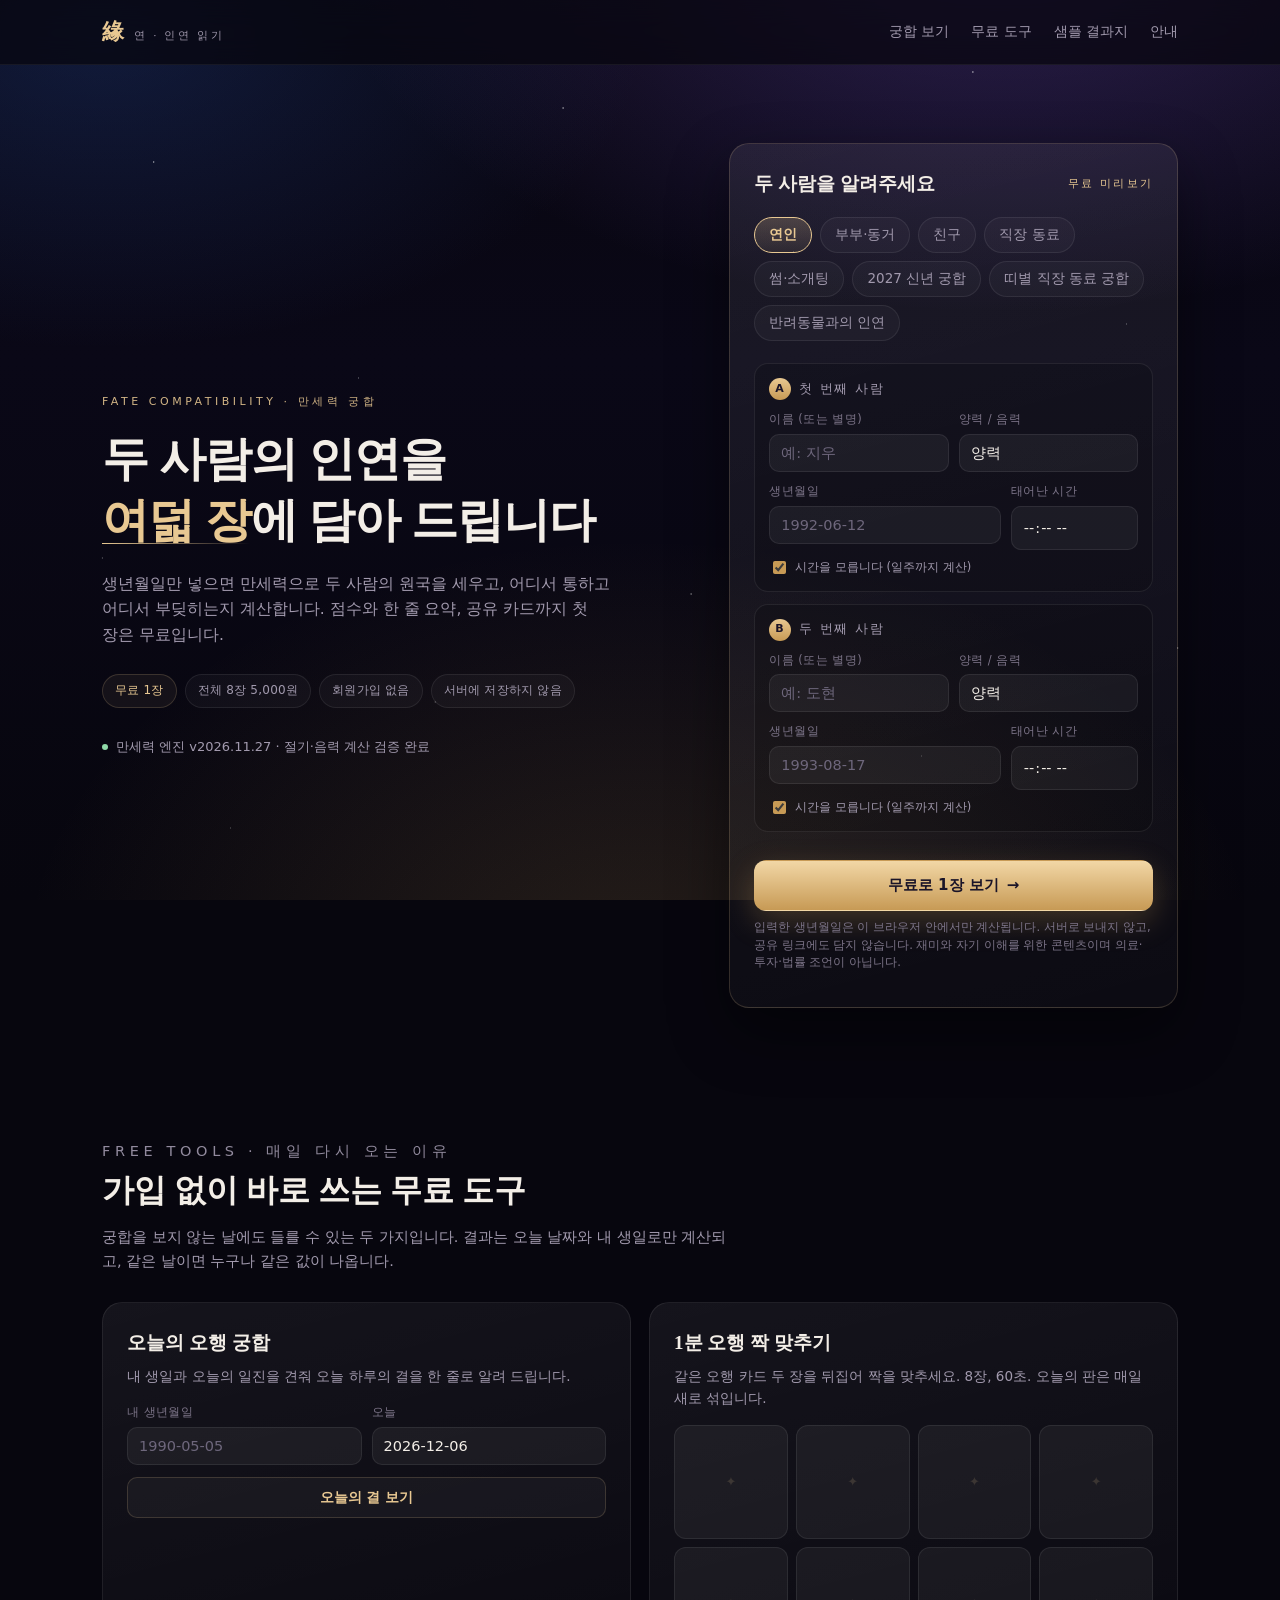
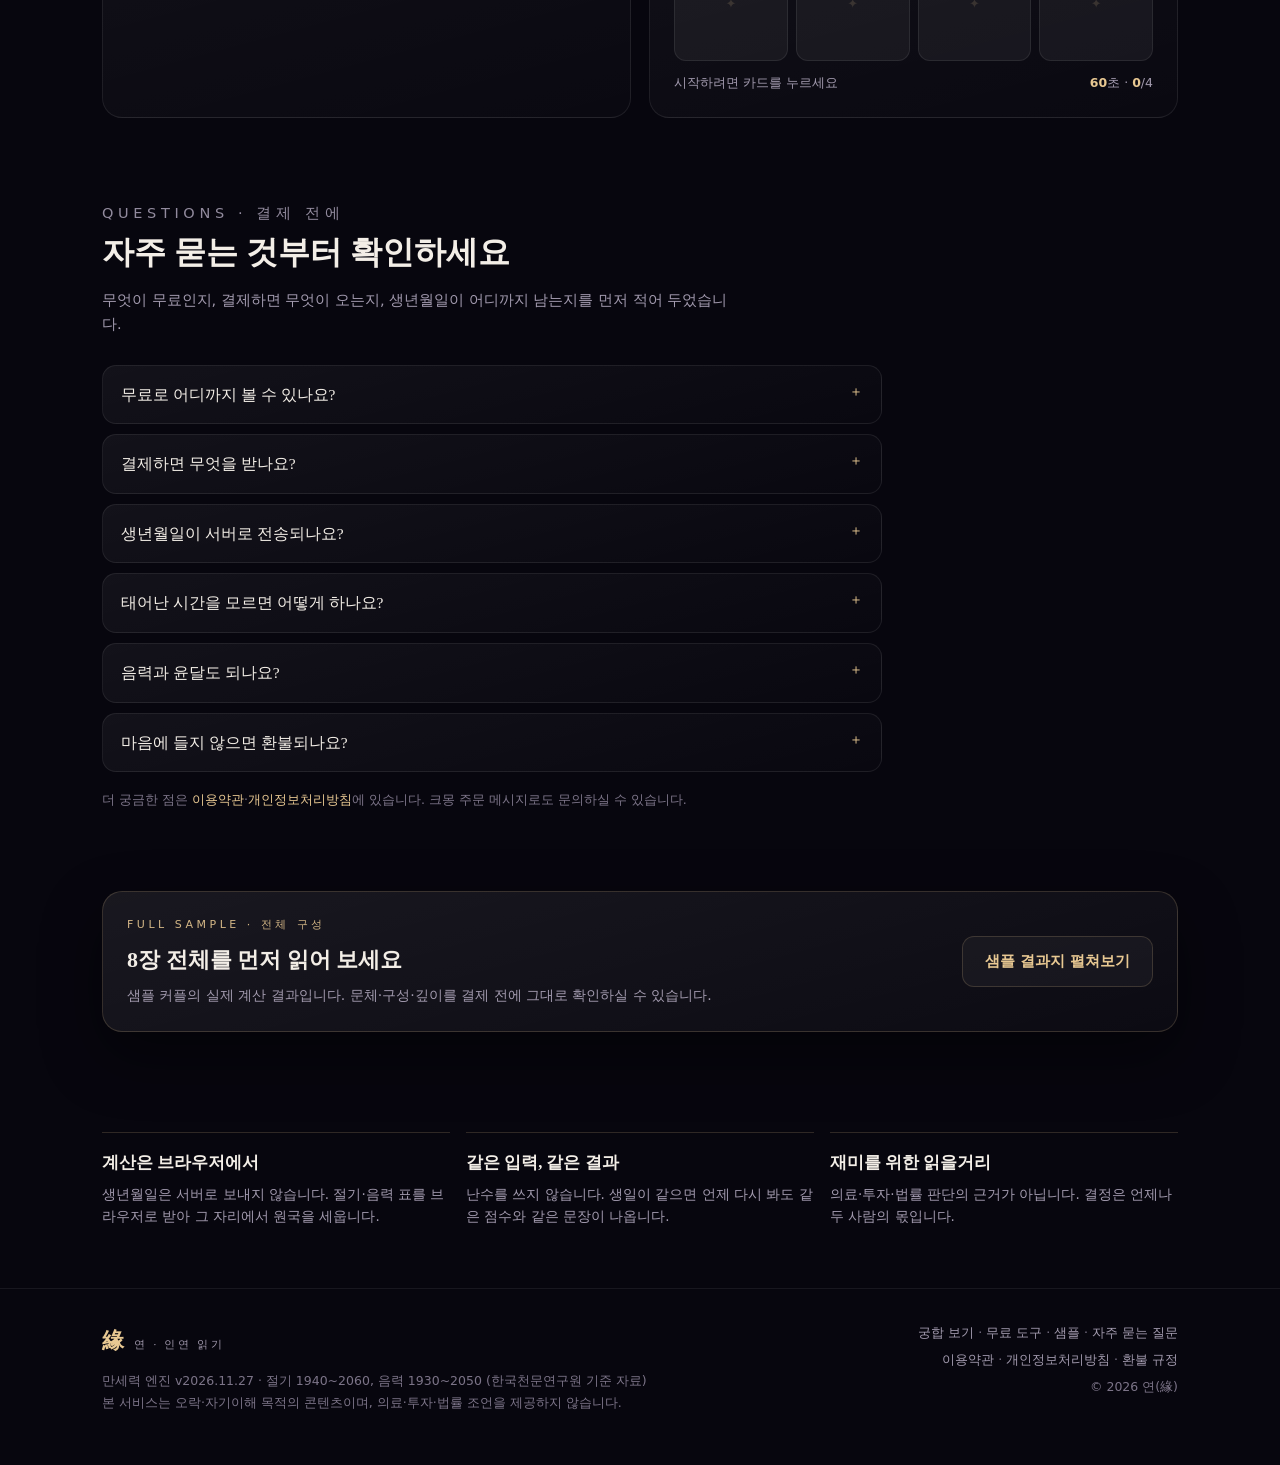
==== commit 06c5d9c2: "deploy: 연(緣) 2026-11-27 07:08 (17개 파일)" ====
--- a/index.html
+++ b/index.html
@@ -3,14 +3,105 @@
 <head>
 <meta charset="utf-8">
 <meta name="viewport" content="width=device-width, initial-scale=1, viewport-fit=cover">
-<title>연(緣) — 두 사람의 인연 읽기 | 궁합 결과지</title>
-<meta name="description" content="생년월일만 넣으면 만세력으로 두 사람의 사주를 세우고, 어디서 통하고 어디서 부딪히는지 여덟 장으로 읽어 드립니다. 첫 장은 무료입니다.">
+<title>연(緣) — 두 사람의 인연 읽기 | 만세력 궁합 결과지</title>
+<meta name="description" content="생년월일만 넣으면 만세력으로 두 사람의 사주를 세우고, 어디서 통하고 어디서 부딪히는지 여덟 장으로 읽어 드립니다. 궁합 점수와 공유 카드까지 첫 장은 무료입니다.">
+<meta name="robots" content="index,follow">
+<link rel="canonical" href="https://chlrhkdwns12-boop.github.io/yeon-compatibility/">
+
 <meta property="og:title" content="연(緣) — 두 사람의 인연 읽기">
 <meta property="og:description" content="무료 1장으로 두 사람의 궁합 점수와 한 줄 요약을, 마음에 들면 8장 전체를.">
 <meta property="og:type" content="website">
+<meta property="og:url" content="https://chlrhkdwns12-boop.github.io/yeon-compatibility/">
+<meta property="og:site_name" content="연(緣) — 두 사람의 인연 읽기">
+<meta property="og:locale" content="ko_KR">
+<meta property="og:image" content="https://chlrhkdwns12-boop.github.io/yeon-compatibility/assets/og/og-cover.png">
+<meta property="og:image:type" content="image/png">
+<meta property="og:image:width" content="1200">
+<meta property="og:image:height" content="630">
+<meta property="og:image:alt" content="연(緣) — 두 사람의 인연을 여덟 장으로 읽는 만세력 궁합 결과지">
+<meta name="twitter:card" content="summary_large_image">
+<meta name="twitter:title" content="연(緣) — 두 사람의 인연 읽기">
+<meta name="twitter:description" content="만세력으로 두 사람의 원국을 세우고 여덟 장으로 읽어 드립니다. 첫 장은 무료, 전체 8장은 5,000원.">
+<meta name="twitter:image" content="https://chlrhkdwns12-boop.github.io/yeon-compatibility/assets/og/og-cover.png">
+
 <meta name="theme-color" content="#07060E">
 <link rel="icon" href="assets/favicon.svg" type="image/svg+xml">
 <link rel="stylesheet" href="assets/css/app.css">
+<script type="application/ld+json">
+{
+  "@context": "https://schema.org",
+  "@graph": [
+    {
+      "@type": "WebSite",
+      "@id": "https://chlrhkdwns12-boop.github.io/yeon-compatibility/#website",
+      "url": "https://chlrhkdwns12-boop.github.io/yeon-compatibility/",
+      "name": "연(緣) — 두 사람의 인연 읽기",
+      "inLanguage": "ko-KR",
+      "description": "만세력으로 두 사람의 원국을 세우고 궁합을 여덟 장으로 읽는 웹 결과지."
+    },
+    {
+      "@type": "WebApplication",
+      "@id": "https://chlrhkdwns12-boop.github.io/yeon-compatibility/#app",
+      "name": "연(緣) 궁합 결과지",
+      "url": "https://chlrhkdwns12-boop.github.io/yeon-compatibility/",
+      "applicationCategory": "LifestyleApplication",
+      "operatingSystem": "Web",
+      "inLanguage": "ko-KR",
+      "browserRequirements": "JavaScript가 켜진 최신 브라우저",
+      "description": "두 사람의 생년월일로 만세력 원국을 세우고 궁합 점수·여덟 장 결과지를 만드는 웹 서비스. 첫 장 무료, 전체 8장은 크몽에서 5,000원.",
+      "offers": {
+        "@type": "Offer",
+        "price": "5000",
+        "priceCurrency": "KRW",
+        "availability": "https://schema.org/InStock",
+        "url": "https://chlrhkdwns12-boop.github.io/yeon-compatibility/#sample"
+      },
+      "featureList": [
+        "만세력 원국 계산(절기·음력·윤달)",
+        "궁합 점수와 근거 공개",
+        "공유 카드 이미지 저장",
+        "A4 10면 PDF 결과지"
+      ]
+    },
+    {
+      "@type": "FAQPage",
+      "@id": "https://chlrhkdwns12-boop.github.io/yeon-compatibility/#faq",
+      "mainEntity": [
+        {
+          "@type": "Question",
+          "name": "무료로 어디까지 볼 수 있나요?",
+          "acceptedAnswer": {"@type": "Answer", "text": "두 사람의 생년월일을 넣으면 궁합 점수와 등급, 한 줄 요약, 키워드, 두 사람의 원국 표, 점수를 만든 근거 전체, 공유 카드 이미지까지 첫 장을 무료로 봅니다. 나머지 일곱 장은 흐리게 잠겨 있고 구성과 첫 문단은 미리 볼 수 있습니다."}
+        },
+        {
+          "@type": "Question",
+          "name": "결제하면 무엇을 받나요?",
+          "acceptedAnswer": {"@type": "Answer", "text": "크몽에서 5,000원에 결제하면 표지와 맺음말을 포함한 A4 10면 PDF로 여덟 장 전체를 받습니다. 주문 메시지에 두 사람의 이름과 생년월일(양력/음력, 태어난 시간)을 적어 주시면 제작해 전달합니다."}
+        },
+        {
+          "@type": "Question",
+          "name": "생년월일이 서버로 전송되나요?",
+          "acceptedAnswer": {"@type": "Answer", "text": "아닙니다. 원국과 궁합 계산은 방문자의 브라우저 안에서 끝나고 생년월일은 서버로 보내지 않습니다. 공유 카드와 공유 링크에도 생년월일은 담기지 않습니다."}
+        },
+        {
+          "@type": "Question",
+          "name": "태어난 시간을 모르면 어떻게 하나요?",
+          "acceptedAnswer": {"@type": "Answer", "text": "시간을 모른다고 표시하면 시주를 뺀 세 기둥(년·월·일)으로 계산합니다. 점수와 문장은 그대로 나오지만 시주가 더해질 때보다 근거가 단순해집니다."}
+        },
+        {
+          "@type": "Question",
+          "name": "음력과 윤달도 되나요?",
+          "acceptedAnswer": {"@type": "Answer", "text": "됩니다. 양력·음력과 윤달을 고를 수 있고, 음력은 1930~2050년, 양력은 1930~2026년 생년월일을 계산합니다."}
+        },
+        {
+          "@type": "Question",
+          "name": "마음에 들지 않으면 환불되나요?",
+          "acceptedAnswer": {"@type": "Answer", "text": "결과지 파일을 받기 전에는 전액 환불됩니다. 파일을 받은 뒤 단순 변심은 디지털 콘텐츠 특성상 환불이 제한되고, 입력 오류로 결과가 잘못 만들어진 경우에는 1회 무상 재제작 또는 전액 환불입니다. 자세한 기준은 이용약관의 환불 규정에 있습니다."}
+        }
+      ]
+    }
+  ]
+}
+</script>
 </head>
 <body>
 <div class="sky" aria-hidden="true"></div>
@@ -20,7 +111,7 @@
   <div class="wrap">
     <a class="brand" href="#top"><b>緣</b><span>연 · 인연 읽기</span></a>
     <nav class="nav">
-      <a href="#read">궁합 보기</a>
+      <a href="#fateForm">궁합 보기</a>
       <a href="#tools">무료 도구</a>
       <a class="only-desktop" href="#sample">샘플 결과지</a>
       <a class="only-desktop" href="#trust">안내</a>
@@ -153,7 +244,12 @@
         <div class="share-canvas-wrap"><canvas id="shareCanvas" width="1080" height="1350"></canvas></div>
         <div>
           <h3>공유 카드가 만들어졌습니다</h3>
-          <p>카카오톡·인스타그램에 그대로 보낼 수 있는 이미지입니다. 상대의 생년월일은 카드에 담기지 않습니다.</p>
+          <p>디자인 셋 중 마음에 드는 카드를 골라 저장하세요. 카카오톡·인스타그램에 그대로 보낼 수 있고, 상대의 생년월일은 카드에 담기지 않습니다.</p>
+          <div class="card-styles" id="cardStyles" role="group" aria-label="공유 카드 디자인">
+            <button type="button" class="card-style" data-style="cosmic" aria-pressed="true">우주빛</button>
+            <button type="button" class="card-style" data-style="hanji" aria-pressed="false">한지</button>
+            <button type="button" class="card-style" data-style="ink" aria-pressed="false">먹빛</button>
+          </div>
           <div class="share-actions">
             <button class="btn ghost sm" id="dlCard" type="button">이미지 저장</button>
             <button class="btn ghost sm" id="shareCard" type="button">공유하기</button>
@@ -253,6 +349,44 @@
     </div>
   </section>
 
+  <!-- ================= 자주 묻는 질문 ================= -->
+  <section class="faq" id="faq">
+    <div class="wrap">
+      <div class="sec-head">
+        <p class="eyebrow">Questions · 결제 전에</p>
+        <h2>자주 묻는 것부터 확인하세요</h2>
+        <p>무엇이 무료인지, 결제하면 무엇이 오는지, 생년월일이 어디까지 남는지를 먼저 적어 두었습니다.</p>
+      </div>
+      <div class="faq-list">
+        <details class="qa">
+          <summary>무료로 어디까지 볼 수 있나요?</summary>
+          <p>두 사람의 생년월일을 넣으면 궁합 점수와 등급, 한 줄 요약, 키워드, 두 사람의 원국 표, 점수를 만든 근거 전체, 공유 카드 이미지까지 첫 장을 무료로 봅니다. 나머지 일곱 장은 흐리게 잠겨 있고 구성과 첫 문단은 미리 볼 수 있습니다.</p>
+        </details>
+        <details class="qa">
+          <summary>결제하면 무엇을 받나요?</summary>
+          <p>크몽에서 5,000원에 결제하면 표지와 맺음말을 포함한 A4 10면 PDF로 여덟 장 전체를 받습니다. 주문 메시지에 두 사람의 이름과 생년월일(양력/음력, 태어난 시간)을 적어 주시면 제작해 전달합니다.</p>
+        </details>
+        <details class="qa">
+          <summary>생년월일이 서버로 전송되나요?</summary>
+          <p>아닙니다. 원국과 궁합 계산은 방문자의 브라우저 안에서 끝나고 생년월일은 서버로 보내지 않습니다. 공유 카드와 공유 링크에도 생년월일은 담기지 않습니다.</p>
+        </details>
+        <details class="qa">
+          <summary>태어난 시간을 모르면 어떻게 하나요?</summary>
+          <p>시간을 모른다고 표시하면 시주를 뺀 세 기둥(년·월·일)으로 계산합니다. 점수와 문장은 그대로 나오지만 시주가 더해질 때보다 근거가 단순해집니다.</p>
+        </details>
+        <details class="qa">
+          <summary>음력과 윤달도 되나요?</summary>
+          <p>됩니다. 양력·음력과 윤달을 고를 수 있고, 음력은 1930~2050년, 양력은 1930~2026년 생년월일을 계산합니다.</p>
+        </details>
+        <details class="qa">
+          <summary>마음에 들지 않으면 환불되나요?</summary>
+          <p>결과지 파일을 받기 전에는 전액 환불됩니다. 파일을 받은 뒤 단순 변심은 디지털 콘텐츠 특성상 환불이 제한되고, 입력 오류로 결과가 잘못 만들어진 경우에는 1회 무상 재제작 또는 전액 환불입니다. 자세한 기준은 <a href="terms.html#refund">이용약관의 환불 규정</a>에 있습니다.</p>
+        </details>
+      </div>
+      <p class="faq-more">더 궁금한 점은 <a href="terms.html">이용약관</a>·<a href="privacy.html">개인정보처리방침</a>에 있습니다. 크몽 주문 메시지로도 문의하실 수 있습니다.</p>
+    </div>
+  </section>
+
   <!-- ================= 샘플 ================= -->
   <section class="sample-sec" id="sample">
     <div class="wrap">
@@ -296,7 +430,7 @@
       본 서비스는 오락·자기이해 목적의 콘텐츠이며, 의료·투자·법률 조언을 제공하지 않습니다.</div>
     </div>
     <div style="text-align:right">
-      <div><a href="#read">궁합 보기</a> · <a href="#tools">무료 도구</a> · <a href="#sample">샘플</a></div>
+      <div><a href="#fateForm">궁합 보기</a> · <a href="#tools">무료 도구</a> · <a href="#sample">샘플</a> · <a href="#faq">자주 묻는 질문</a></div>
       <div style="margin-top:6px"><a href="terms.html">이용약관</a> · <a href="privacy.html">개인정보처리방침</a> · <a href="terms.html#refund">환불 규정</a></div>
       <div style="margin-top:6px">© 2026 연(緣)</div>
     </div>
--- a/assets/css/app.css
+++ b/assets/css/app.css
@@ -208,6 +208,18 @@
 .share h3{font-family:var(--serif);font-size:18px;margin:0 0 8px}
 .share p{color:var(--muted);font-size:13.5px;margin:0 0 14px}
 .share-actions{display:flex;flex-wrap:wrap;gap:8px}
+.card-styles{display:flex;flex-wrap:wrap;gap:8px;margin:0 0 14px}
+.card-style{
+  appearance:none;cursor:pointer;font-size:12.5px;color:var(--muted);letter-spacing:.02em;
+  background:rgba(255,255,255,.04);border:1px solid var(--line-soft);
+  border-radius:999px;padding:7px 14px;transition:.15s;
+}
+.card-style:hover{border-color:var(--line);color:var(--text)}
+.card-style[aria-pressed="true"]{
+  color:#1E1A2B;border-color:transparent;font-weight:600;
+  background:linear-gradient(135deg,#F2D7A6,#C79A55);
+  box-shadow:0 4px 14px rgba(199,154,85,.28);
+}
 
 /* ---------- 원국 표 ---------- */
 .pillars{display:grid;gap:10px;margin-top:6px}
@@ -303,6 +315,27 @@
 .tile.up{background:linear-gradient(160deg,rgba(232,200,146,.22),rgba(232,200,146,.06));border-color:var(--gold);font-size:26px}
 .tile.done{background:rgba(143,217,168,.14);border-color:rgba(143,217,168,.5);cursor:default;opacity:.85}
 .puzzle-bar{display:flex;align-items:center;justify-content:space-between;margin-top:12px;font-size:12.5px;color:var(--muted)}
+
+/* ---------- 자주 묻는 질문 ---------- */
+.faq{padding:64px 0 10px}
+.faq-list{display:grid;gap:10px;max-width:780px}
+.qa{
+  border:1px solid var(--line-soft);border-radius:14px;
+  background:linear-gradient(165deg,rgba(255,255,255,.05),rgba(255,255,255,.012));
+  padding:0 18px;
+}
+.qa summary{
+  cursor:pointer;list-style:none;padding:16px 26px 16px 0;position:relative;
+  font-family:var(--serif);font-size:15.5px;color:var(--text);
+}
+.qa summary::-webkit-details-marker{display:none}
+.qa summary::after{content:"＋";position:absolute;right:0;top:14px;color:var(--gold);font-size:14px}
+.qa[open] summary::after{content:"－"}
+.qa[open]{border-color:var(--line);background:linear-gradient(165deg,rgba(232,200,146,.07),rgba(255,255,255,.015))}
+.qa p{margin:0 0 16px;font-size:13.8px;line-height:1.8;color:var(--muted);max-width:64ch;word-break:keep-all}
+.qa a{color:var(--gold);border-bottom:1px solid rgba(232,200,146,.35)}
+.faq-more{margin:18px 0 0;font-size:12.5px;color:var(--muted-2)}
+.faq-more a{color:var(--gold)}
 
 /* ---------- 샘플 ---------- */
 .sample-sec{padding:70px 0 40px}
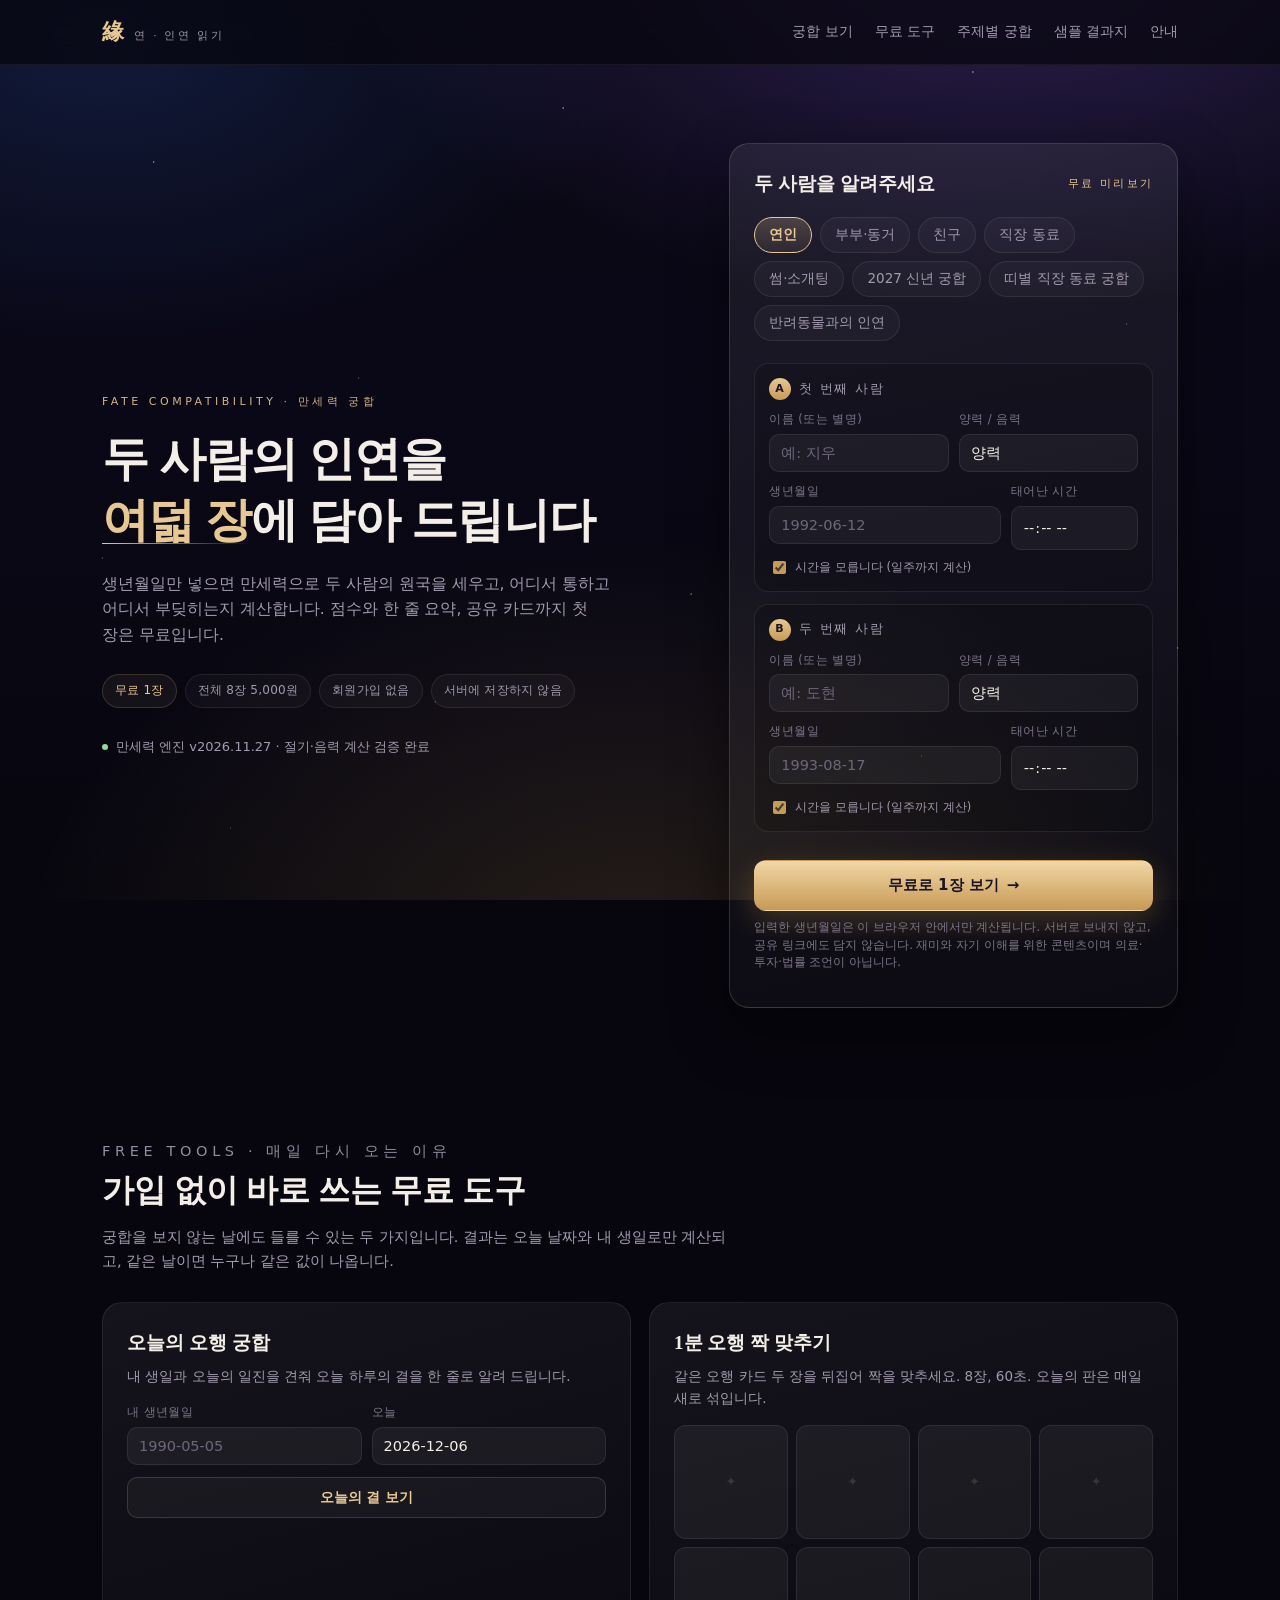
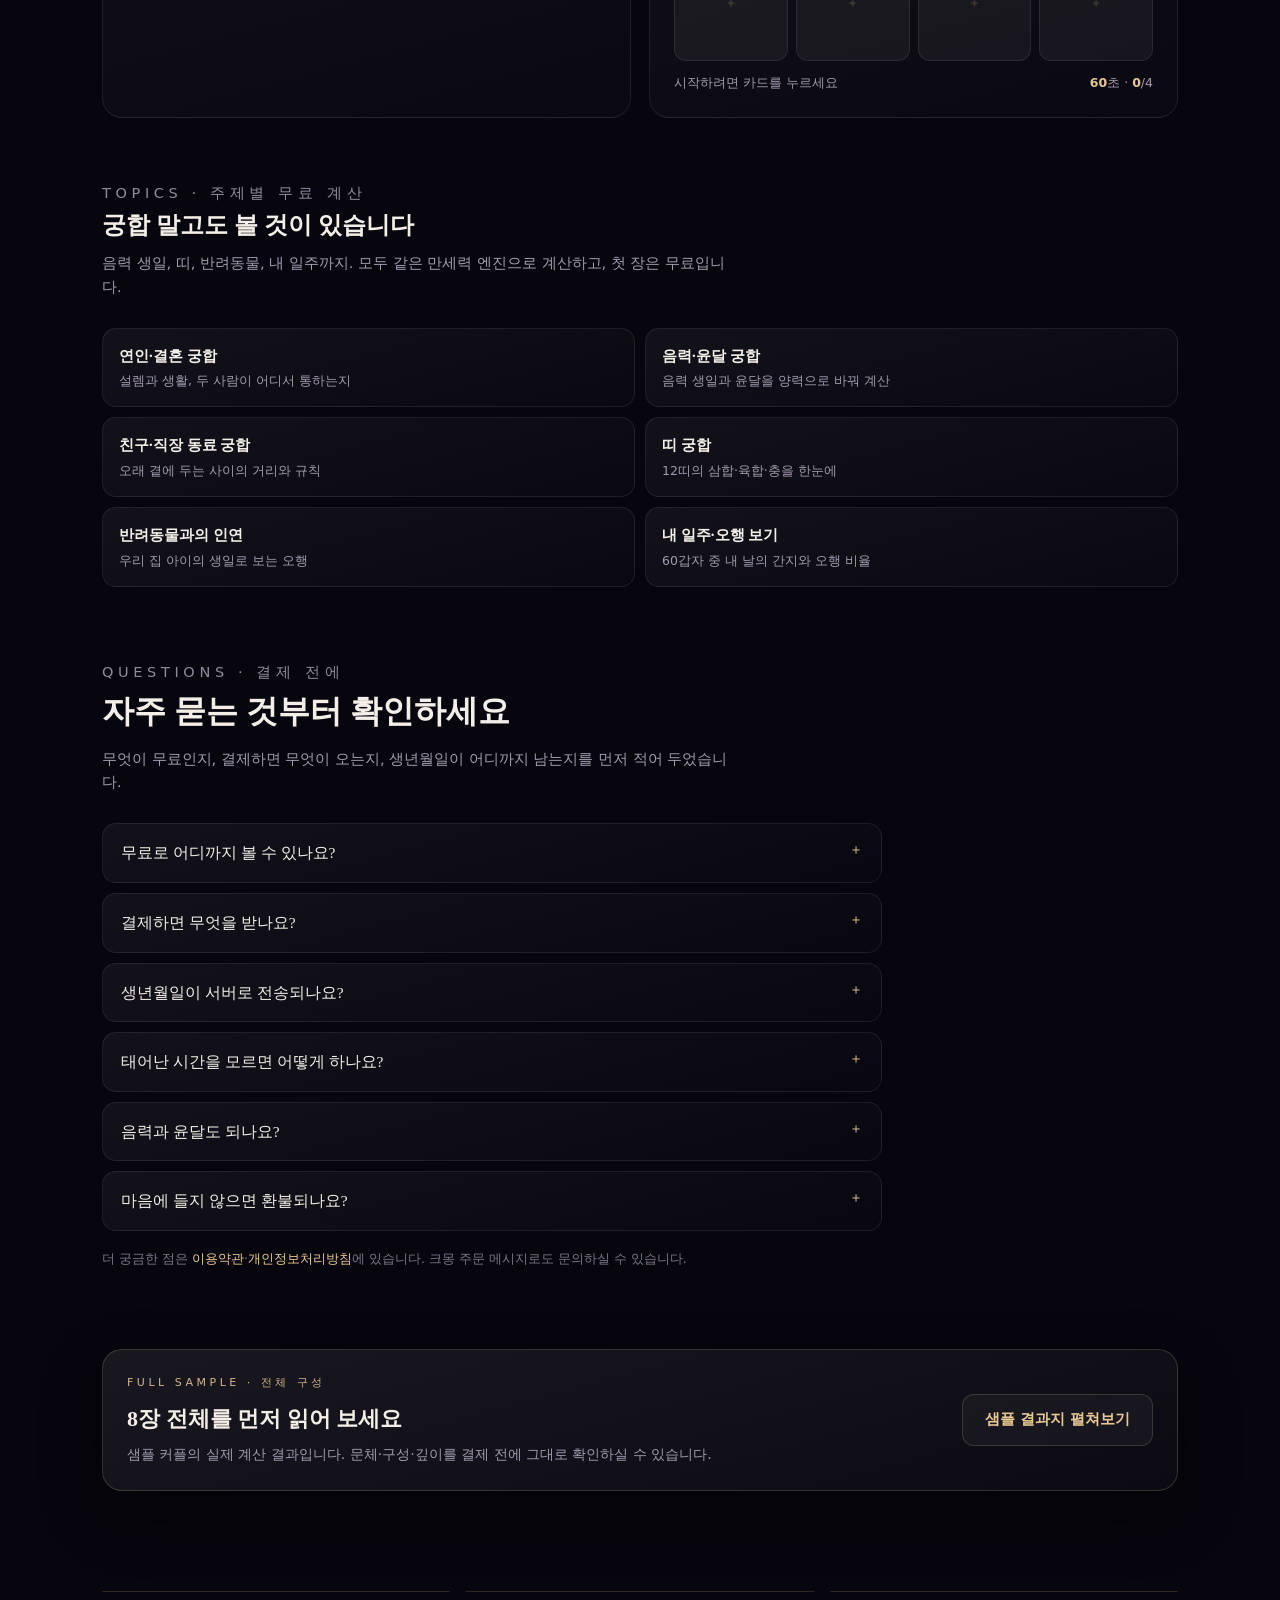
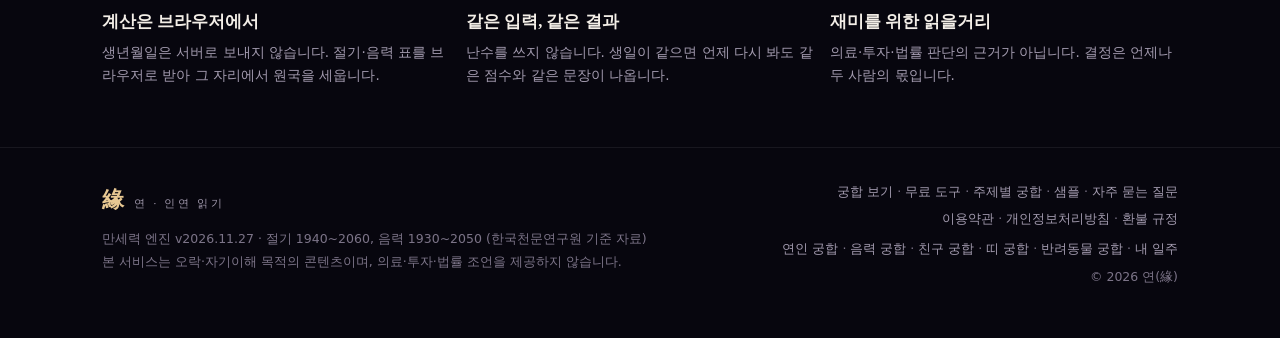
==== commit 111bd9ff: "deploy: 연(緣) 2026-11-27 07:39 (31개 파일)" ====
--- a/index.html
+++ b/index.html
@@ -27,6 +27,7 @@
 <meta name="theme-color" content="#07060E">
 <link rel="icon" href="assets/favicon.svg" type="image/svg+xml">
 <link rel="stylesheet" href="assets/css/app.css">
+<link rel="stylesheet" href="assets/css/landing.css">
 <script type="application/ld+json">
 {
   "@context": "https://schema.org",
@@ -53,7 +54,6 @@
         "@type": "Offer",
         "price": "5000",
         "priceCurrency": "KRW",
-        "availability": "https://schema.org/InStock",
         "url": "https://chlrhkdwns12-boop.github.io/yeon-compatibility/#sample"
       },
       "featureList": [
@@ -61,6 +61,19 @@
         "궁합 점수와 근거 공개",
         "공유 카드 이미지 저장",
         "A4 10면 PDF 결과지"
+      ]
+    },
+    {
+      "@type": "ItemList",
+      "@id": "https://chlrhkdwns12-boop.github.io/yeon-compatibility/#topics",
+      "name": "주제별 무료 궁합·사주 계산",
+      "itemListElement": [
+        {"@type": "ListItem", "position": 1, "name": "연인·결혼 궁합", "url": "https://chlrhkdwns12-boop.github.io/yeon-compatibility/gunghap-couple.html"},
+        {"@type": "ListItem", "position": 2, "name": "음력·윤달 궁합", "url": "https://chlrhkdwns12-boop.github.io/yeon-compatibility/gunghap-lunar.html"},
+        {"@type": "ListItem", "position": 3, "name": "친구·직장 동료 궁합", "url": "https://chlrhkdwns12-boop.github.io/yeon-compatibility/gunghap-friend.html"},
+        {"@type": "ListItem", "position": 4, "name": "띠 궁합", "url": "https://chlrhkdwns12-boop.github.io/yeon-compatibility/gunghap-ddi.html"},
+        {"@type": "ListItem", "position": 5, "name": "반려동물과의 인연", "url": "https://chlrhkdwns12-boop.github.io/yeon-compatibility/gunghap-pet.html"},
+        {"@type": "ListItem", "position": 6, "name": "내 일주·오행 보기", "url": "https://chlrhkdwns12-boop.github.io/yeon-compatibility/saju-ilju.html"}
       ]
     },
     {
@@ -113,6 +126,7 @@
     <nav class="nav">
       <a href="#fateForm">궁합 보기</a>
       <a href="#tools">무료 도구</a>
+      <a class="only-desktop" href="#topics">주제별 궁합</a>
       <a class="only-desktop" href="#sample">샘플 결과지</a>
       <a class="only-desktop" href="#trust">안내</a>
     </nav>
@@ -254,6 +268,7 @@
             <button class="btn ghost sm" id="dlCard" type="button">이미지 저장</button>
             <button class="btn ghost sm" id="shareCard" type="button">공유하기</button>
             <button class="btn ghost sm" id="copyLink" type="button">링크 복사</button>
+            <button class="btn ghost sm" id="copyMsg" type="button">공유 문구 복사</button>
           </div>
         </div>
       </div>
@@ -349,6 +364,25 @@
     </div>
   </section>
 
+  <!-- ================= 주제별 무료 계산 ================= -->
+  <section class="land-links" id="topics">
+    <div class="wrap">
+      <div class="sec-head">
+        <p class="eyebrow">Topics · 주제별 무료 계산</p>
+        <h2>궁합 말고도 볼 것이 있습니다</h2>
+        <p>음력 생일, 띠, 반려동물, 내 일주까지. 모두 같은 만세력 엔진으로 계산하고, 첫 장은 무료입니다.</p>
+      </div>
+      <div class="link-grid">
+        <a class="link-card" href="gunghap-couple.html"><b>연인·결혼 궁합</b><span>설렘과 생활, 두 사람이 어디서 통하는지</span></a>
+        <a class="link-card" href="gunghap-lunar.html"><b>음력·윤달 궁합</b><span>음력 생일과 윤달을 양력으로 바꿔 계산</span></a>
+        <a class="link-card" href="gunghap-friend.html"><b>친구·직장 동료 궁합</b><span>오래 곁에 두는 사이의 거리와 규칙</span></a>
+        <a class="link-card" href="gunghap-ddi.html"><b>띠 궁합</b><span>12띠의 삼합·육합·충을 한눈에</span></a>
+        <a class="link-card" href="gunghap-pet.html"><b>반려동물과의 인연</b><span>우리 집 아이의 생일로 보는 오행</span></a>
+        <a class="link-card" href="saju-ilju.html"><b>내 일주·오행 보기</b><span>60갑자 중 내 날의 간지와 오행 비율</span></a>
+      </div>
+    </div>
+  </section>
+
   <!-- ================= 자주 묻는 질문 ================= -->
   <section class="faq" id="faq">
     <div class="wrap">
@@ -430,8 +464,9 @@
       본 서비스는 오락·자기이해 목적의 콘텐츠이며, 의료·투자·법률 조언을 제공하지 않습니다.</div>
     </div>
     <div style="text-align:right">
-      <div><a href="#fateForm">궁합 보기</a> · <a href="#tools">무료 도구</a> · <a href="#sample">샘플</a> · <a href="#faq">자주 묻는 질문</a></div>
+      <div><a href="#fateForm">궁합 보기</a> · <a href="#tools">무료 도구</a> · <a href="#topics">주제별 궁합</a> · <a href="#sample">샘플</a> · <a href="#faq">자주 묻는 질문</a></div>
       <div style="margin-top:6px"><a href="terms.html">이용약관</a> · <a href="privacy.html">개인정보처리방침</a> · <a href="terms.html#refund">환불 규정</a></div>
+      <div class="sitelinks" style="text-align:left;margin-top:8px"><a href="gunghap-couple.html">연인 궁합</a> · <a href="gunghap-lunar.html">음력 궁합</a> · <a href="gunghap-friend.html">친구 궁합</a> · <a href="gunghap-ddi.html">띠 궁합</a> · <a href="gunghap-pet.html">반려동물 궁합</a> · <a href="saju-ilju.html">내 일주</a></div>
       <div style="margin-top:6px">© 2026 연(緣)</div>
     </div>
   </div>
--- a/assets/css/app.css
+++ b/assets/css/app.css
@@ -30,6 +30,7 @@
 
 *{box-sizing:border-box}
 html{scroll-behavior:smooth}
+#fateForm,#tools,#sample,#faq,#trust{scroll-margin-top:78px}
 body{
   margin:0;background:var(--bg);color:var(--text);
   font-family:var(--sans);font-size:16px;line-height:1.65;
@@ -206,7 +207,7 @@
 }
 #shareCanvas{display:block;width:100%;height:auto}
 .share h3{font-family:var(--serif);font-size:18px;margin:0 0 8px}
-.share p{color:var(--muted);font-size:13.5px;margin:0 0 14px}
+.share p{color:var(--muted);font-size:13.5px;margin:0 0 14px;max-width:56ch;word-break:keep-all}
 .share-actions{display:flex;flex-wrap:wrap;gap:8px}
 .card-styles{display:flex;flex-wrap:wrap;gap:8px;margin:0 0 14px}
 .card-style{
--- a/assets/css/landing.css
+++ b/assets/css/landing.css
@@ -0,0 +1,168 @@
+/* ============================================================
+ * landing.css — 주제별 유입 페이지(랜딩) 전용
+ * app.css 위에 얹는다. 색·서체 토큰은 app.css의 :root 를 그대로 쓴다.
+ * 대상: gunghap-*.html · saju-ilju.html
+ * ============================================================ */
+
+.land{padding:34px 0 0}
+.crumb{font-size:12px;color:var(--muted-2);margin:18px 0 14px;display:flex;flex-wrap:wrap;gap:6px;align-items:center}
+.crumb a{color:var(--muted)}
+.crumb a:hover{color:var(--gold)}
+.crumb span{opacity:.5}
+
+.land-grid{display:grid;gap:34px}
+@media(min-width:980px){.land-grid{grid-template-columns:1.02fr .98fr;gap:48px;align-items:start}}
+.land h1{
+  font-family:var(--serif);font-weight:600;font-size:clamp(27px,5.2vw,40px);
+  line-height:1.28;letter-spacing:-.02em;margin:0 0 16px;word-break:keep-all;
+}
+.land h1 em{font-style:normal;color:var(--gold)}
+.land .sub{color:var(--muted);font-size:15px;line-height:1.75;margin:0 0 20px;word-break:keep-all;max-width:54ch}
+.land .facts{display:grid;gap:10px;margin:0 0 8px;padding:0;list-style:none}
+.land .facts li{font-size:13.5px;color:#D8D1E2;line-height:1.65;word-break:keep-all;position:relative;padding-left:18px}
+.land .facts li::before{content:"✦";color:var(--gold);font-size:11px;position:absolute;left:0;top:1px;line-height:1.9}
+.land .facts b{color:var(--text);font-weight:600}
+
+/* ---------- 빠른 계산 카드 ---------- */
+.quick{padding:22px}
+.quick h2{font-family:var(--serif);font-size:19px;font-weight:600;margin:0 0 4px;word-break:keep-all}
+.quick .qsub{font-size:12.5px;color:var(--muted);margin:0 0 16px}
+.quick .row2{display:grid;grid-template-columns:1fr 1fr;gap:10px}
+.quick .row3{display:grid;grid-template-columns:1.4fr .95fr;gap:10px}
+.quick .rwrap{border:1px solid var(--line-soft);border-radius:14px;padding:12px;background:rgba(0,0,0,.16);margin-bottom:10px}
+.quick .rhead{display:flex;align-items:center;gap:8px;margin-bottom:8px}
+.quick .rhead .b{
+  width:22px;height:22px;border-radius:50%;display:grid;place-items:center;
+  font-size:11px;font-family:var(--serif);color:var(--gold);background:rgba(232,200,146,.12);border:1px solid var(--line)
+}
+.quick .rhead span{font-size:11.5px;letter-spacing:.14em;text-transform:uppercase;color:var(--muted-2)}
+.quick .acts{display:flex;gap:8px;flex-wrap:wrap;margin-top:4px}
+.quick .acts .btn{flex:1 1 auto}
+.quick .note{font-size:11px;color:var(--muted-2);line-height:1.55;margin:10px 0 0}
+.quick .err{color:#FF9C9C;font-size:12.5px;margin-top:8px;display:none}
+.quick .err.show{display:block}
+.quick label.chk{display:flex;gap:6px;align-items:center;font-size:11.5px;color:var(--muted);margin-top:7px}
+.quick label.chk input{accent-color:var(--gold)}
+
+/* ---------- 결과 ---------- */
+.land-out{margin-top:16px;border-top:1px dashed var(--line-soft);padding-top:16px;display:none}
+.land-out.show{display:block}
+.land-out .top{display:flex;align-items:center;gap:16px;margin-bottom:12px}
+.land-out .score{
+  font-family:var(--serif);font-size:44px;line-height:1;color:var(--gold);
+  font-variant-numeric:tabular-nums;letter-spacing:-.02em;
+}
+.land-out .score small{font-size:12px;color:var(--muted);letter-spacing:.14em;margin-left:4px}
+.land-out .ilju{display:flex;flex-direction:column;align-items:center;line-height:1.05;flex:0 0 auto}
+.land-out .ilju b{font-family:var(--serif);font-size:40px;font-weight:600;letter-spacing:-.01em}
+.land-out .ilju span{font-size:11px;color:var(--muted);letter-spacing:.14em;margin-top:4px}
+.land-out .grade{font-family:var(--serif);font-size:17px;color:var(--text);margin:0 0 3px}
+.land-out .who{font-size:12px;color:var(--muted);margin:0;word-break:keep-all}
+.land-out .sum{font-size:14px;line-height:1.75;color:#E6E0EC;margin:0 0 12px;word-break:keep-all}
+.land-out .kw{display:flex;flex-wrap:wrap;gap:6px;margin-bottom:12px}
+.land-out .kw span{font-size:11.5px;color:var(--lilac);border:1px solid rgba(183,166,255,.28);background:rgba(183,166,255,.08);padding:3px 9px;border-radius:999px}
+.land-out .bars{display:grid;gap:8px;margin:0 0 12px}
+.land-out .bar-row .bt{display:flex;justify-content:space-between;font-size:11px;color:var(--muted);margin-bottom:3px}
+.land-out .bar{display:flex;gap:3px}
+.land-out .bar i{display:block;height:7px;border-radius:3px;flex:1;background:rgba(255,255,255,.08)}
+.land-out .bar i.on{background:linear-gradient(90deg,var(--gold-2),var(--gold))}
+.land-out .duo{display:grid;gap:8px;grid-template-columns:1fr 1fr;margin-bottom:12px}
+.land-out .who-card{border:1px solid var(--line-soft);border-radius:12px;padding:10px;background:rgba(255,255,255,.03)}
+.land-out .who-card b{display:block;font-family:var(--serif);font-size:15px;margin-bottom:2px}
+.land-out .who-card .il{font-size:11.5px;color:var(--muted);line-height:1.5}
+.land-out .who-card .oh{font-size:11px;color:var(--gold);margin-top:4px}
+.land-out .facs{display:grid;gap:5px;margin:0 0 12px}
+.land-out .fac{display:flex;justify-content:space-between;gap:10px;font-size:12px;color:var(--muted);border-bottom:1px dashed rgba(255,255,255,.06);padding-bottom:5px}
+.land-out .fac b{color:var(--text);font-weight:500}
+.land-out .fac .pt{white-space:nowrap;font-variant-numeric:tabular-nums}
+.land-out .fac .pt.plus{color:#8FD9A8}
+.land-out .fac .pt.minus{color:#FF9C86}
+.land-out .ddi{display:flex;align-items:center;gap:10px;justify-content:center;border:1px solid var(--line);border-radius:12px;padding:10px;background:rgba(232,200,146,.05);margin-bottom:12px}
+.land-out .ddi .a{font-family:var(--serif);font-size:20px;color:var(--gold)}
+.land-out .ddi .t{font-size:11.5px;color:var(--muted);text-align:center;line-height:1.4}
+.land-out .ddi .t b{display:block;color:var(--text);font-size:12.5px}
+.land-out .next{display:flex;flex-wrap:wrap;gap:8px;margin-top:4px}
+.land-out .next .btn{flex:1 1 46%}
+
+/* ---------- 본문 ---------- */
+.land-body{padding:56px 0 10px}
+.land-sec{max-width:820px;margin:0 0 44px}
+.land-sec h2{font-family:var(--serif);font-size:clamp(20px,3.6vw,27px);font-weight:600;margin:0 0 14px;word-break:keep-all;line-height:1.4}
+.land-sec h2 .n{font-size:12px;letter-spacing:.24em;color:var(--gold);display:block;margin-bottom:8px;font-family:var(--sans);font-weight:500}
+.land-sec h3{font-family:var(--serif);font-size:16.5px;margin:22px 0 8px;color:var(--text)}
+.land-sec p{font-size:14.5px;line-height:1.9;color:#CFC8DA;margin:0 0 12px;word-break:keep-all}
+.land-sec strong{color:var(--text);font-weight:600}
+.land-sec ul,.land-sec ol{margin:0 0 14px;padding-left:0;list-style:none}
+.land-sec li{font-size:14px;line-height:1.85;color:#CFC8DA;padding-left:16px;position:relative;margin-bottom:6px;word-break:keep-all}
+.land-sec ul li::before{content:"·";position:absolute;left:4px;color:var(--gold);font-weight:700}
+.land-sec ol{counter-reset:n}
+.land-sec ol li{counter-increment:n;padding-left:26px}
+.land-sec ol li::before{
+  content:counter(n);position:absolute;left:0;top:2px;width:18px;height:18px;border-radius:50%;
+  display:grid;place-items:center;font-size:10.5px;color:var(--gold);border:1px solid var(--line);background:rgba(232,200,146,.06)
+}
+.land-sec .quote{
+  border-left:2px solid var(--gold-2);padding:2px 0 2px 16px;margin:16px 0;
+  font-family:var(--serif);font-size:15px;line-height:1.8;color:#EDE7F3;word-break:keep-all
+}
+.ltable-wrap{overflow-x:auto;margin:6px 0 14px;border:1px solid var(--line-soft);border-radius:12px}
+table.ltable{width:100%;border-collapse:collapse;font-size:12.5px;min-width:420px}
+table.ltable th,table.ltable td{padding:9px 10px;text-align:left;border-bottom:1px solid rgba(255,255,255,.06);vertical-align:top;color:#CFC8DA;word-break:keep-all}
+table.ltable th{font-size:11px;letter-spacing:.06em;color:var(--gold);background:rgba(232,200,146,.06);font-weight:600;white-space:nowrap}
+table.ltable tr:last-child td{border-bottom:0}
+table.ltable td b{color:var(--text);font-weight:600}
+table.ltable td .ok{color:#8FD9A8}
+table.ltable td .no{color:#FF9C86}
+.land-cap{font-size:11.5px;color:var(--muted-2);margin:-6px 0 16px;line-height:1.6}
+
+.land-note{
+  border:1px solid var(--line);border-radius:14px;padding:16px 18px;margin:18px 0;
+  background:linear-gradient(165deg,rgba(232,200,146,.06),rgba(255,255,255,.015));
+  font-size:13px;color:#E4DCCB;line-height:1.8;word-break:keep-all
+}
+.land-note b{color:var(--gold)}
+
+/* ---------- FAQ ---------- */
+.land-faq{padding:20px 0 6px}
+.land-faq .qa{background:rgba(255,255,255,.03);border:1px solid var(--line-soft);border-radius:12px;padding:0 16px;margin-bottom:8px}
+.land-faq .qa summary{cursor:pointer;list-style:none;padding:14px 30px 14px 0;font-size:14px;font-weight:500;position:relative}
+.land-faq .qa summary::-webkit-details-marker{display:none}
+.land-faq .qa summary::after{content:"+";position:absolute;right:0;top:12px;color:var(--gold);font-size:16px}
+.land-faq .qa[open] summary::after{content:"−"}
+.land-faq .qa p{margin:0 0 14px;font-size:13.5px;line-height:1.85;color:var(--muted);word-break:keep-all}
+.land-faq .qa a{color:var(--gold);border-bottom:1px solid rgba(232,200,146,.35)}
+
+/* ---------- 내부 링크(다른 주제) ---------- */
+.land-links{padding:44px 0 10px}
+.land-links h2{font-family:var(--serif);font-size:clamp(19px,3.4vw,24px);font-weight:600;margin:0 0 6px}
+.land-links p.lead{font-size:13.5px;color:var(--muted);margin:0 0 18px}
+.link-grid{display:grid;gap:10px}
+@media(min-width:700px){.link-grid{grid-template-columns:1fr 1fr}}
+.link-card{
+  display:block;border:1px solid var(--line-soft);border-radius:14px;padding:15px 16px;
+  background:linear-gradient(165deg,rgba(255,255,255,.05),rgba(255,255,255,.015));
+  transition:border-color .18s ease,transform .18s ease
+}
+.link-card:hover{border-color:var(--line);transform:translateY(-1px)}
+.link-card b{display:block;font-family:var(--serif);font-size:15px;margin-bottom:3px;color:var(--text)}
+.link-card span{font-size:12.5px;color:var(--muted);line-height:1.6;display:block;word-break:keep-all}
+
+/* ---------- 하단 CTA ---------- */
+.land-cta{margin:50px 0 10px}
+.land-cta .card{display:flex;flex-wrap:wrap;align-items:center;justify-content:space-between;gap:16px}
+.land-cta h2{font-family:var(--serif);font-size:clamp(19px,3.4vw,24px);margin:0 0 6px;font-weight:600;word-break:keep-all}
+.land-cta p{font-size:13.5px;color:var(--muted);margin:0;word-break:keep-all}
+.land-cta .price{font-family:var(--serif);font-size:26px;color:var(--gold);line-height:1}
+.land-cta .price small{font-size:12px;color:var(--muted);margin-left:5px;font-family:var(--sans)}
+
+/* 푸터의 주제 링크 줄 */
+footer .sitelinks{margin-top:8px;line-height:1.9;max-width:680px}
+footer .sitelinks a{color:var(--muted)}
+footer .sitelinks a:hover{color:var(--gold)}
+
+@media(max-width:520px){
+  .quick .row2,.quick .row3{grid-template-columns:1fr}
+  .land-out .duo{grid-template-columns:1fr}
+  .land-out .next .btn{flex:1 1 100%}
+  table.ltable{font-size:12px}
+}
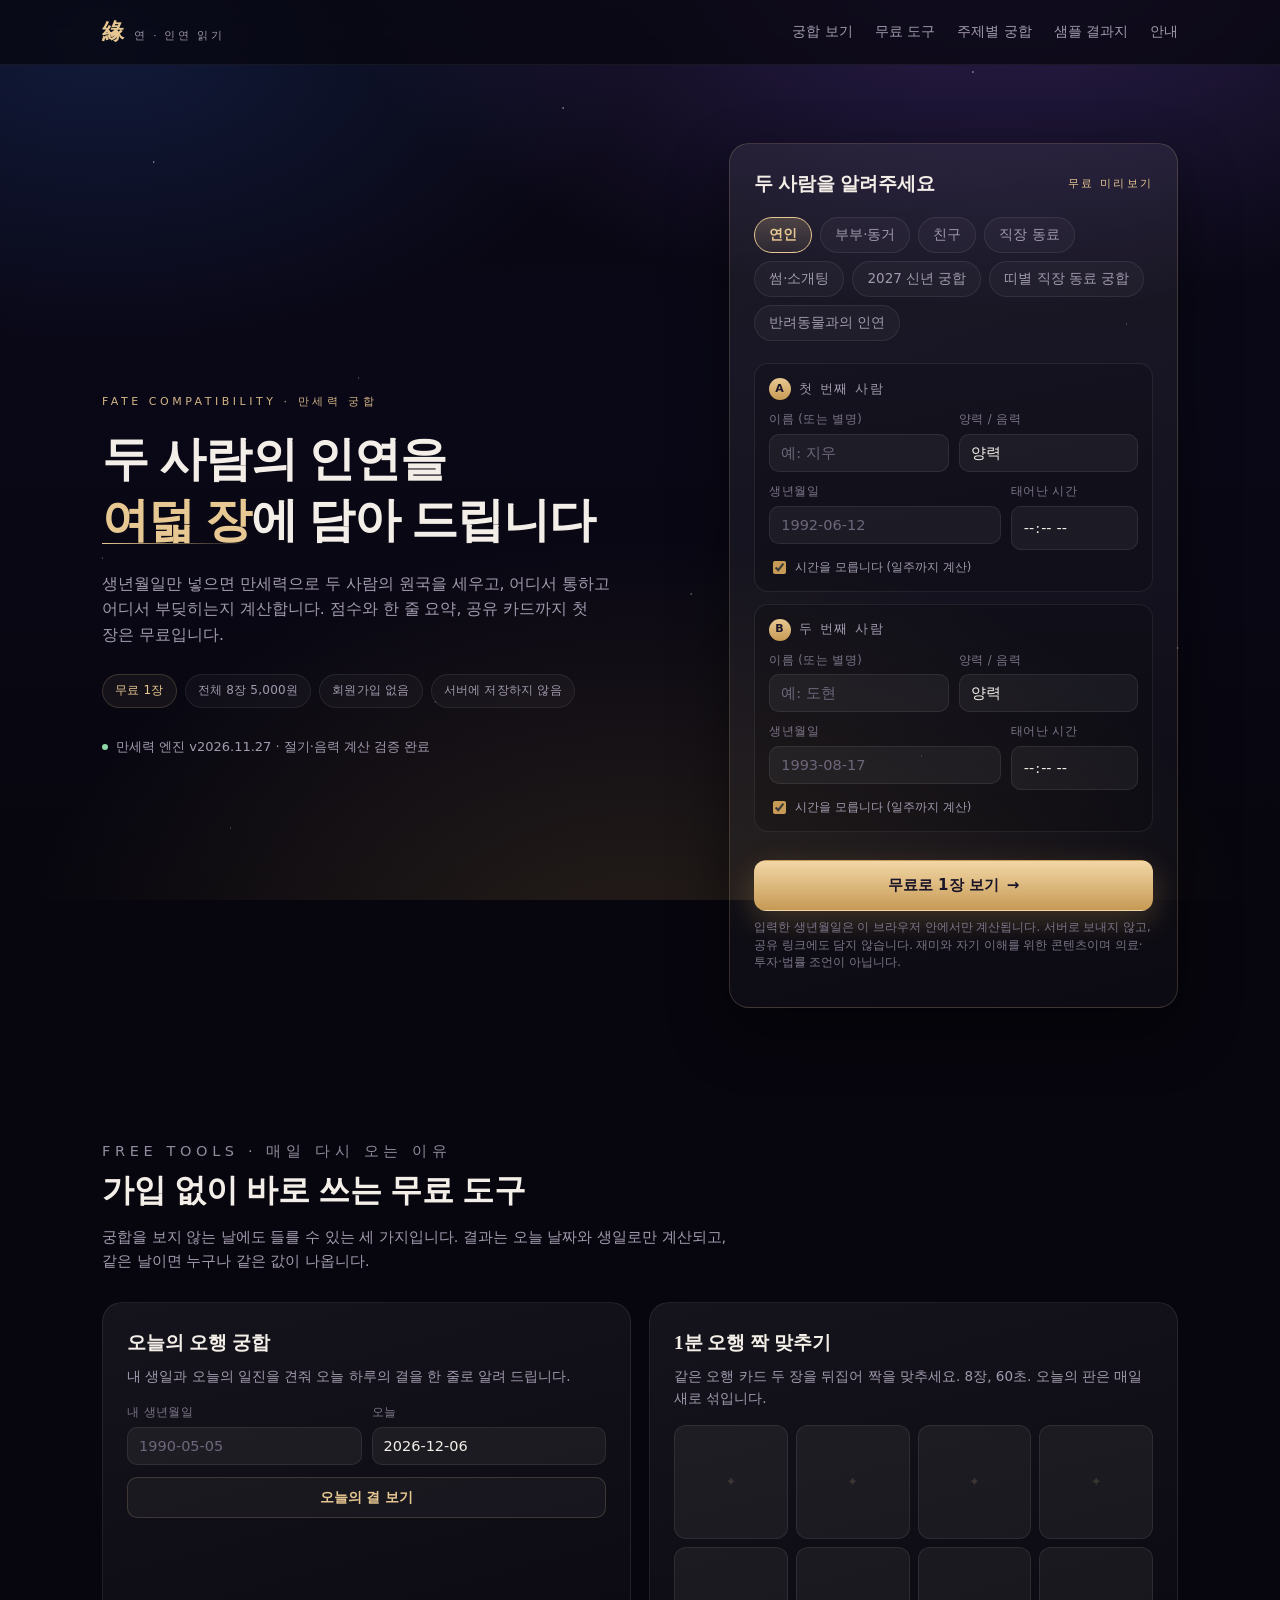
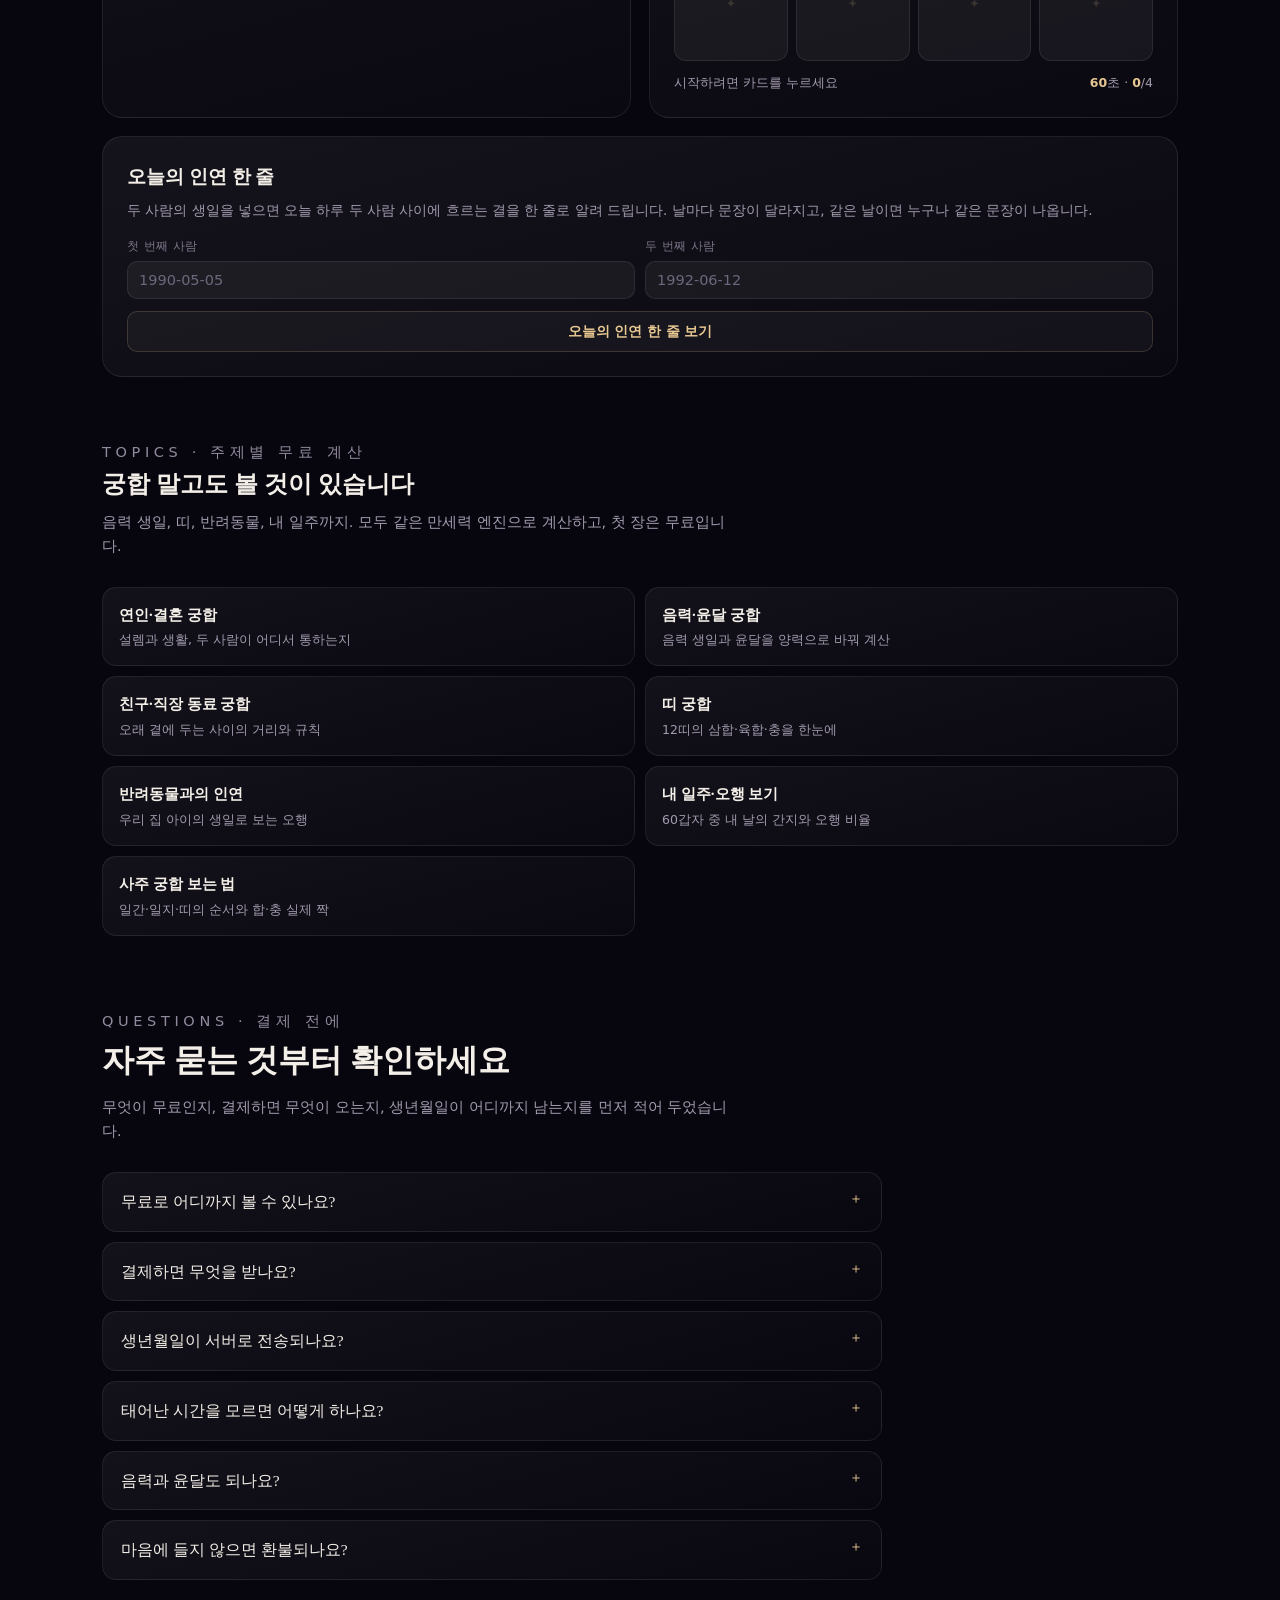
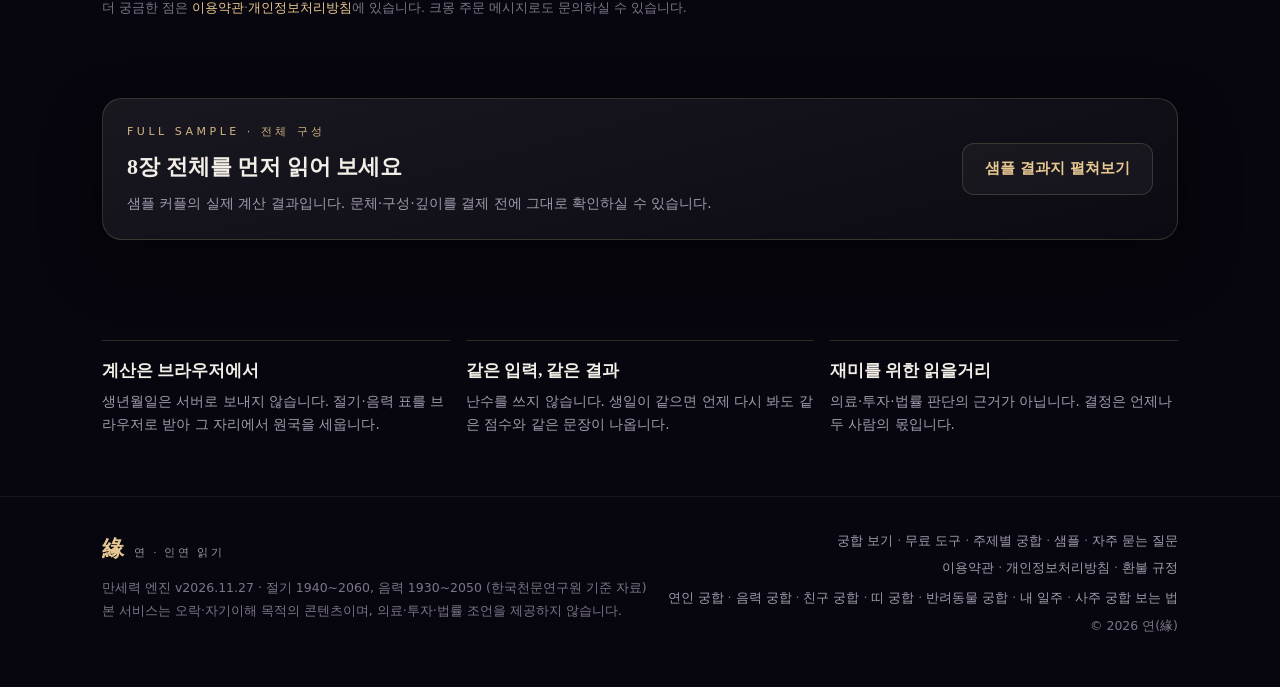
==== commit c1717d91: "deploy: 연(緣) 2026-11-28 07:17 (33개 파일)" ====
--- a/index.html
+++ b/index.html
@@ -141,6 +141,7 @@
         <p class="eyebrow">Fate compatibility · 만세력 궁합</p>
         <h1>두 사람의 인연을<br><em>여덟 장</em>에 담아 드립니다</h1>
         <p class="sub">생년월일만 넣으면 만세력으로 두 사람의 원국을 세우고, 어디서 통하고 어디서 부딪히는지 계산합니다. 점수와 한 줄 요약, 공유 카드까지 첫 장은 무료입니다.</p>
+        <p class="share-note hidden" id="shareNote">공유 링크로 오셨습니다. 두 사람의 생일을 넣으면 바로 내 궁합이 나옵니다. <span>(생일은 서버로 보내지 않습니다)</span></p>
         <div class="tags">
           <span class="tag">무료 1장</span>
           <span class="tag dim" id="priceTagTop">전체 8장 5,000원</span>
@@ -326,7 +327,7 @@
       <div class="sec-head">
         <p class="eyebrow">Free tools · 매일 다시 오는 이유</p>
         <h2>가입 없이 바로 쓰는 무료 도구</h2>
-        <p>궁합을 보지 않는 날에도 들를 수 있는 두 가지입니다. 결과는 오늘 날짜와 내 생일로만 계산되고, 같은 날이면 누구나 같은 값이 나옵니다.</p>
+        <p>궁합을 보지 않는 날에도 들를 수 있는 세 가지입니다. 결과는 오늘 날짜와 생일로만 계산되고, 같은 날이면 누구나 같은 값이 나옵니다.</p>
       </div>
 
       <div class="tool-grid">
@@ -360,6 +361,23 @@
             <p class="small muted" id="pzSub" style="margin:0"></p>
           </div>
         </div>
+
+        <!-- 오늘의 인연 한 줄 -->
+        <div class="tool tool-wide" id="toolDaily">
+          <h3>오늘의 인연 한 줄</h3>
+          <p class="desc">두 사람의 생일을 넣으면 오늘 하루 두 사람 사이에 흐르는 결을 한 줄로 알려 드립니다. 날마다 문장이 달라지고, 같은 날이면 누구나 같은 문장이 나옵니다.</p>
+          <div class="mini-row">
+            <div class="field"><label for="dyDateA">첫 번째 사람</label><input id="dyDateA" type="text" inputmode="numeric" placeholder="1990-05-05" maxlength="10"></div>
+            <div class="field"><label for="dyDateB">두 번째 사람</label><input id="dyDateB" type="text" inputmode="numeric" placeholder="1992-06-12" maxlength="10"></div>
+          </div>
+          <button class="btn ghost wide sm" id="dyBtn" type="button" style="margin-top:12px">오늘의 인연 한 줄 보기</button>
+          <div class="out" id="dyOut">
+            <p class="big" id="dyBig"></p>
+            <p class="small muted" id="dySub" style="margin:0 0 10px"></p>
+            <div class="chips" id="dyChips" style="display:flex;gap:6px;flex-wrap:wrap"></div>
+            <button class="btn ghost sm" id="dyCopy" type="button" style="margin-top:12px">오늘의 문구 복사</button>
+          </div>
+        </div>
       </div>
     </div>
   </section>
@@ -379,6 +397,7 @@
         <a class="link-card" href="gunghap-ddi.html"><b>띠 궁합</b><span>12띠의 삼합·육합·충을 한눈에</span></a>
         <a class="link-card" href="gunghap-pet.html"><b>반려동물과의 인연</b><span>우리 집 아이의 생일로 보는 오행</span></a>
         <a class="link-card" href="saju-ilju.html"><b>내 일주·오행 보기</b><span>60갑자 중 내 날의 간지와 오행 비율</span></a>
+        <a class="link-card" href="gunghap-saju.html"><b>사주 궁합 보는 법</b><span>일간·일지·띠의 순서와 합·충 실제 짝</span></a>
       </div>
     </div>
   </section>
@@ -466,7 +485,7 @@
     <div style="text-align:right">
       <div><a href="#fateForm">궁합 보기</a> · <a href="#tools">무료 도구</a> · <a href="#topics">주제별 궁합</a> · <a href="#sample">샘플</a> · <a href="#faq">자주 묻는 질문</a></div>
       <div style="margin-top:6px"><a href="terms.html">이용약관</a> · <a href="privacy.html">개인정보처리방침</a> · <a href="terms.html#refund">환불 규정</a></div>
-      <div class="sitelinks" style="text-align:left;margin-top:8px"><a href="gunghap-couple.html">연인 궁합</a> · <a href="gunghap-lunar.html">음력 궁합</a> · <a href="gunghap-friend.html">친구 궁합</a> · <a href="gunghap-ddi.html">띠 궁합</a> · <a href="gunghap-pet.html">반려동물 궁합</a> · <a href="saju-ilju.html">내 일주</a></div>
+      <div class="sitelinks" style="text-align:left;margin-top:8px"><a href="gunghap-couple.html">연인 궁합</a> · <a href="gunghap-lunar.html">음력 궁합</a> · <a href="gunghap-friend.html">친구 궁합</a> · <a href="gunghap-ddi.html">띠 궁합</a> · <a href="gunghap-pet.html">반려동물 궁합</a> · <a href="saju-ilju.html">내 일주</a> · <a href="gunghap-saju.html">사주 궁합 보는 법</a></div>
       <div style="margin-top:6px">© 2026 연(緣)</div>
     </div>
   </div>
--- a/assets/css/app.css
+++ b/assets/css/app.css
@@ -296,7 +296,7 @@
 .sec-head h2{font-family:var(--serif);font-size:clamp(22px,4vw,32px);margin:0 0 10px;font-weight:600}
 .sec-head p{color:var(--muted);margin:0;font-size:14.5px}
 .tool-grid{display:grid;gap:18px}
-@media(min-width:860px){.tool-grid{grid-template-columns:1fr 1fr}}
+@media(min-width:860px){.tool-grid{grid-template-columns:1fr 1fr}.tool-wide{grid-column:1/-1}}
 .tool{padding:24px;border-radius:20px;border:1px solid var(--line-soft);background:linear-gradient(165deg,rgba(255,255,255,.06),rgba(255,255,255,.015))}
 .tool h3{font-family:var(--serif);font-size:19px;margin:0 0 6px;word-break:keep-all}
 .tool .desc{font-size:13.5px;color:var(--muted);margin:0 0 16px}
--- a/assets/css/landing.css
+++ b/assets/css/landing.css
@@ -22,6 +22,15 @@
 .land .facts li{font-size:13.5px;color:#D8D1E2;line-height:1.65;word-break:keep-all;position:relative;padding-left:18px}
 .land .facts li::before{content:"✦";color:var(--gold);font-size:11px;position:absolute;left:0;top:1px;line-height:1.9}
 .land .facts b{color:var(--text);font-weight:600}
+
+/* 공유 링크로 들어온 사람에게 보이는 한 줄 */
+.share-note{
+  font-size:13px;line-height:1.65;color:#E8C892;word-break:keep-all;
+  border:1px solid rgba(232,200,146,.28);border-radius:12px;
+  background:linear-gradient(165deg,rgba(232,200,146,.09),rgba(255,255,255,.015));
+  padding:10px 14px;margin:0 0 20px;
+}
+.share-note span{color:var(--muted);font-size:12px}
 
 /* ---------- 빠른 계산 카드 ---------- */
 .quick{padding:22px}
